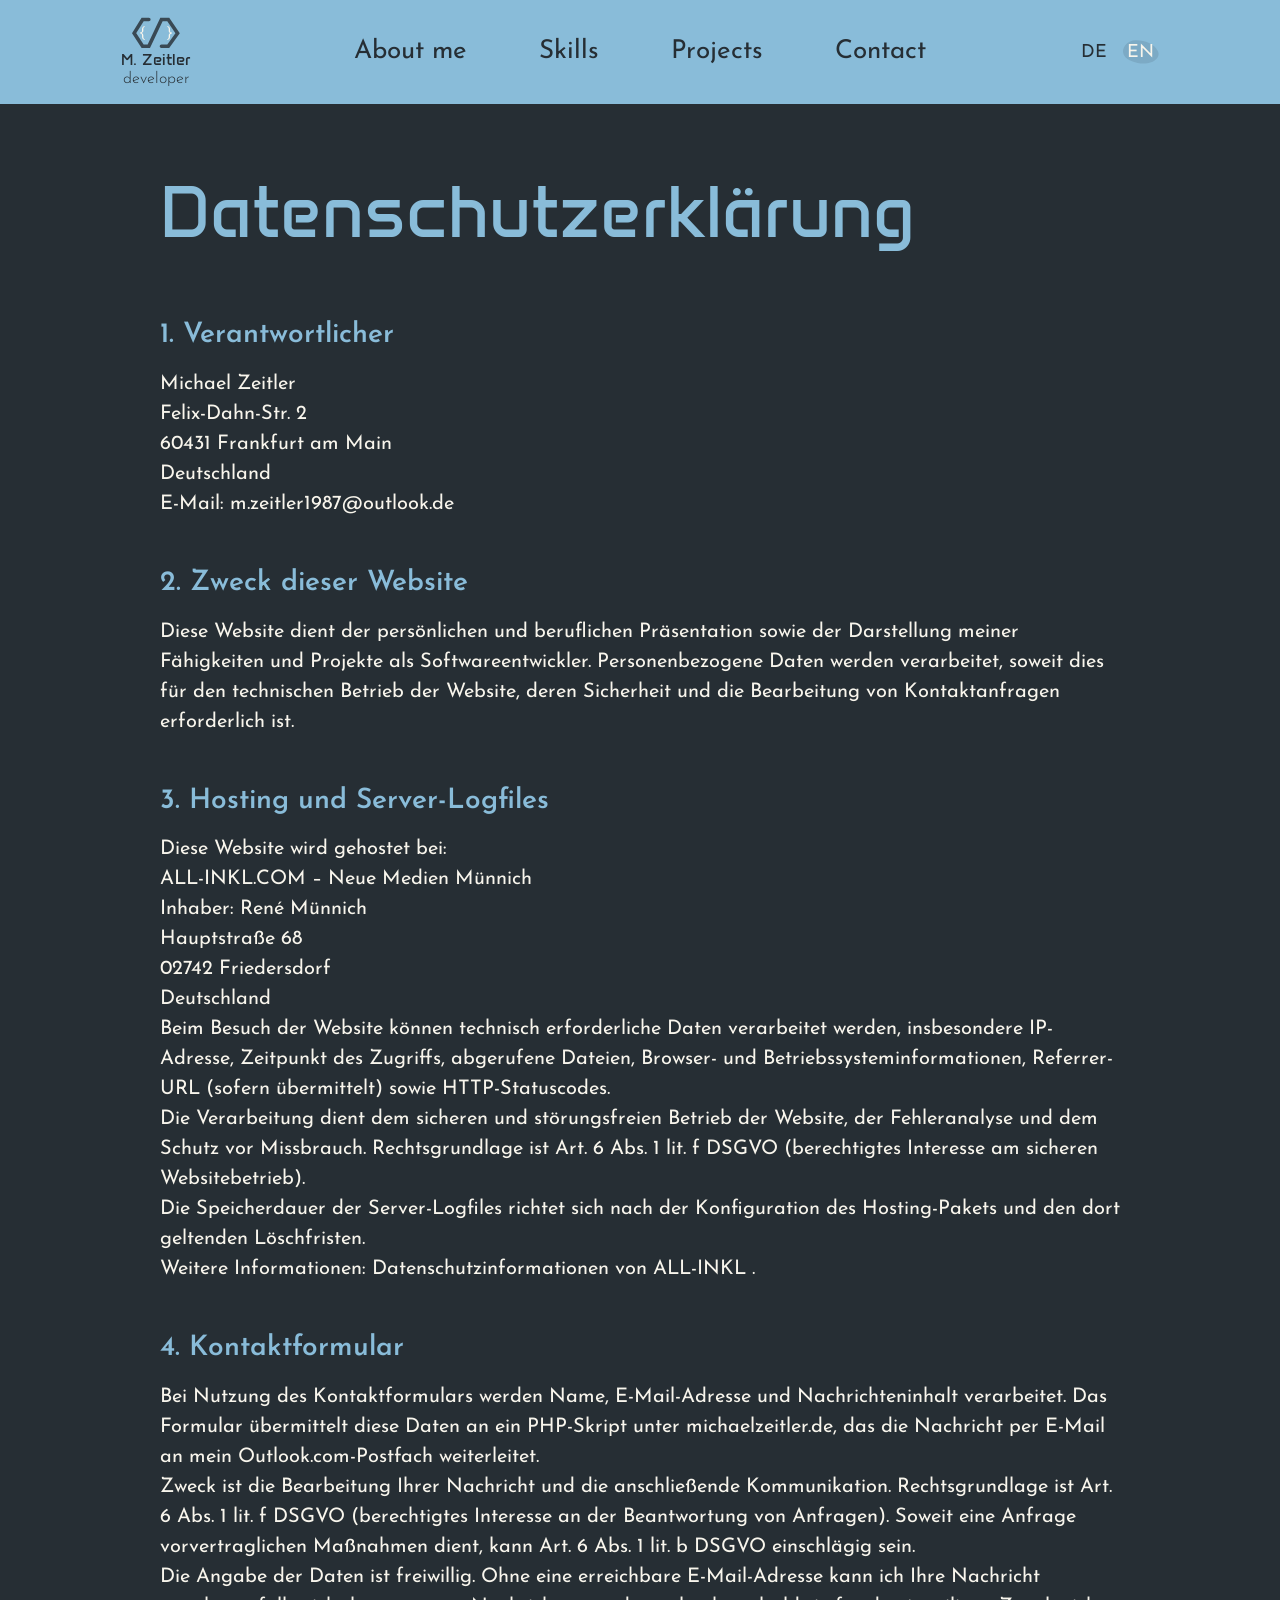
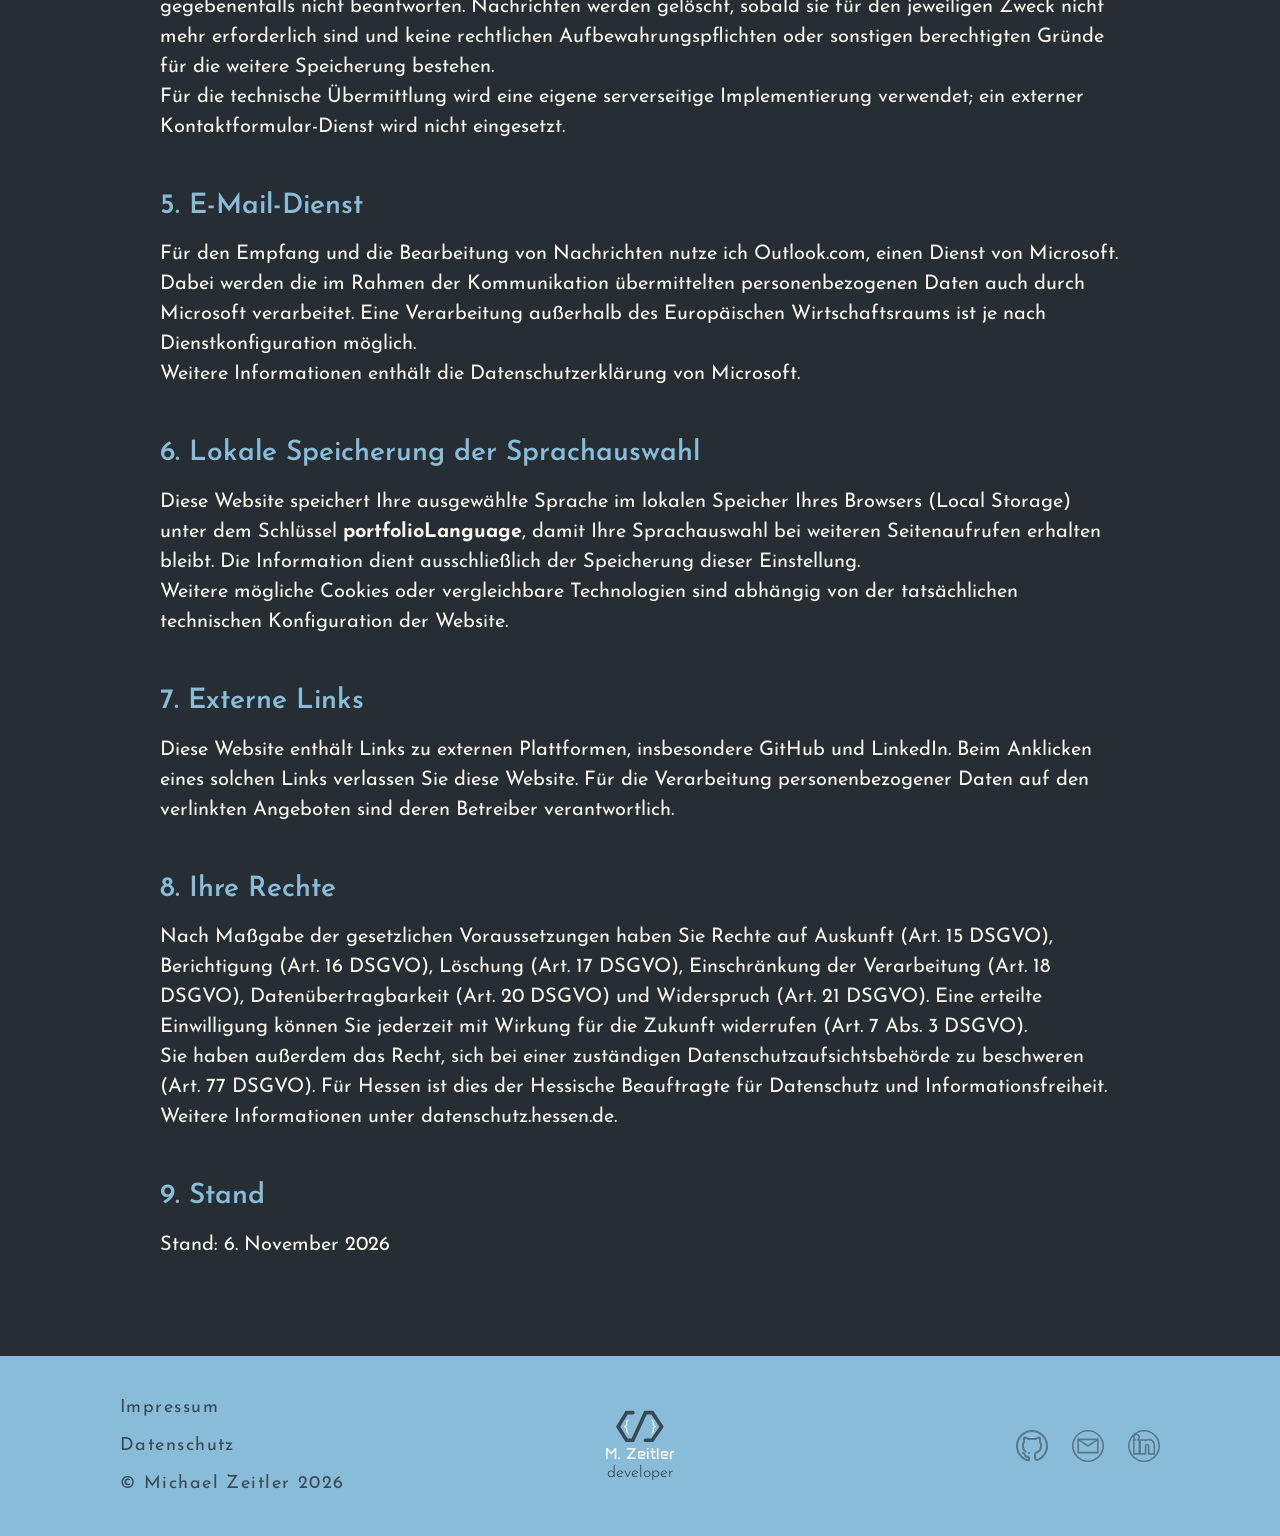
==== datenschutz.html @ 0710615c "add legal notice and privacy policy as seperate documents" ====
<!DOCTYPE html>
<html lang="de">

<head>
    <meta charset="UTF-8">
    <meta name="viewport" content="width=device-width, initial-scale=1.0">
    <title>Datenschutzerklärung | Michael Zeitler</title>
    <link rel="icon" href="./assets/icons/logo-dark-mob.svg" type="image/svg+xml">
    <link rel="stylesheet" href="./css/fonts.css">
    <link rel="stylesheet" href="./css/variables.css">
    <link rel="stylesheet" href="./css/base.css">
    <link rel="stylesheet" href="./css/utilities.css">
    <link rel="stylesheet" href="./css/components.css">
    <link rel="stylesheet" href="./css/header.css">
    <link rel="stylesheet" href="./css/legal.css">
    <link rel="stylesheet" href="./css/footer.css">
    <script src="./js/mobile-menu.js" defer></script>
    <script src="./js/language.js" defer></script>
    <script src="./js/main.js" defer></script>
</head>

<body>
    <header class="header">
        <nav class="navbar">
            <a href="./index.html#hero" class="logo" aria-label="Zur Startseite" data-i18n-aria-label="aria.home">
                <img src="./assets/icons/logo-dark-mob.svg" alt="" class="logo-icon">
                <span class="logo-text">
                    <span class="logo-name">M. Zeitler</span>
                    <span class="logo-role" data-i18n="common.role">developer</span>
                </span>
            </a>

            <div class="navbar-menu mobile-hero-menu" id="mobileHeroMenu" aria-label="Mobile navigation"
                data-i18n-aria-label="aria.mobileNavigation">
                <div class="mobile-menu-content">
                    <ul class="nav-list">
                        <li><a href="./index.html#about" data-i18n="nav.about">About me</a></li>
                        <li><a href="./index.html#skills" data-i18n="nav.skills">Skills</a></li>
                        <li><a href="./index.html#projects" data-i18n="nav.projects">Projects</a></li>
                        <li><a href="./index.html#contact" data-i18n="nav.contact">Contact</a></li>
                    </ul>
                    <div class="language-switch">
                        <button type="button" class="language-btn" data-lang="de">DE</button>
                        <button type="button" class="language-btn active" data-lang="en">EN</button>
                    </div>
                </div>
            </div>

            <button class="burger-btn" type="button" aria-label="Menü öffnen" data-i18n-aria-label="aria.openMenu"
                aria-controls="mobileHeroMenu" aria-expanded="false">
                <img src="./assets/icons/burger-menu-default.svg" alt="" class="burger-icon">
            </button>
        </nav>
    </header>

    <main class="legal-page">
        <div class="legal-content u-content-limit">
            <a href="./index.html#contact" class="legal-back-link" aria-label="Zurück zur Kontaktsektion"
                data-i18n-aria-label="legal.backToContact"></a>

            <h1>Datenschutzerklärung</h1>

            <section id="privacy-policy" class="legal-section">
                <h2>1. Verantwortlicher</h2>
                <p>
                    Michael Zeitler<br>
                    Felix-Dahn-Str. 2<br>
                    60431 Frankfurt am Main<br>
                    Deutschland<br>
                    E-Mail: <a href="mailto:m.zeitler1987@outlook.de">m.zeitler1987@outlook.de</a>
                </p>
            </section>

            <section class="legal-section">
                <h2>2. Zweck dieser Website</h2>
                <p>
                    Diese Website dient der persönlichen und beruflichen Präsentation
                    sowie der Darstellung meiner Fähigkeiten und Projekte als Softwareentwickler.
                    Personenbezogene Daten werden verarbeitet, soweit dies für den
                    technischen Betrieb der Website, deren Sicherheit und die Bearbeitung
                    von Kontaktanfragen erforderlich ist.
                </p>
            </section>

            <section class="legal-section">
                <h2>3. Hosting und Server-Logfiles</h2>
                <p>
                    Diese Website wird gehostet bei:<br>
                    ALL-INKL.COM – Neue Medien Münnich<br>
                    Inhaber: René Münnich<br>
                    Hauptstraße 68<br>
                    02742 Friedersdorf<br>
                    Deutschland
                </p>
                <p>
                    Beim Besuch der Website können technisch erforderliche Daten verarbeitet
                    werden, insbesondere IP-Adresse, Zeitpunkt des Zugriffs, abgerufene
                    Dateien, Browser- und Betriebssysteminformationen, Referrer-URL
                    (sofern übermittelt) sowie HTTP-Statuscodes.
                </p>
                <p>
                    Die Verarbeitung dient dem sicheren und störungsfreien Betrieb der
                    Website, der Fehleranalyse und dem Schutz vor Missbrauch. Rechtsgrundlage
                    ist Art. 6 Abs. 1 lit. f DSGVO (berechtigtes Interesse am sicheren
                    Websitebetrieb).
                </p>
                <p>
                    <!-- TODO: Konkrete Speicherfristen der Logfiles im ALL-INKL-KAS prüfen und hier ergänzen. -->
                    Die Speicherdauer der Server-Logfiles richtet sich nach der
                    Konfiguration des Hosting-Pakets und den dort geltenden Löschfristen.
                </p>
                <p>
                    Weitere Informationen:
                    <a href="https://all-inkl.com/datenschutzinformationen/" target="_blank" rel="noopener noreferrer">
                        Datenschutzinformationen von ALL-INKL
                    </a>.
                </p>
            </section>

            <section class="legal-section">
                <h2>4. Kontaktformular</h2>
                <p>
                    Bei Nutzung des Kontaktformulars werden Name, E-Mail-Adresse und
                    Nachrichteninhalt verarbeitet. Das Formular übermittelt diese Daten
                    an ein PHP-Skript unter michaelzeitler.de, das die Nachricht
                    per E-Mail an mein Outlook.com-Postfach weiterleitet.
                </p>
                <p>
                    Zweck ist die Bearbeitung Ihrer Nachricht und die anschließende
                    Kommunikation. Rechtsgrundlage ist Art. 6 Abs. 1 lit. f DSGVO
                    (berechtigtes Interesse an der Beantwortung von Anfragen).
                    Soweit eine Anfrage vorvertraglichen Maßnahmen dient, kann
                    Art. 6 Abs. 1 lit. b DSGVO einschlägig sein.
                </p>
                <p>
                    Die Angabe der Daten ist freiwillig. Ohne eine erreichbare
                    E-Mail-Adresse kann ich Ihre Nachricht gegebenenfalls nicht beantworten.
                    Nachrichten werden gelöscht, sobald sie für den jeweiligen Zweck
                    nicht mehr erforderlich sind und keine rechtlichen Aufbewahrungspflichten
                    oder sonstigen berechtigten Gründe für die weitere Speicherung bestehen.
                </p>
                <p>
                    <!-- TODO: Prüfen, ob das PHP-Skript Nachrichten zusätzlich speichert oder protokolliert. -->
                    Für die technische Übermittlung wird eine eigene serverseitige
                    Implementierung verwendet; ein externer Kontaktformular-Dienst
                    wird nicht eingesetzt.
                </p>
            </section>

            <section class="legal-section">
                <h2>5. E-Mail-Dienst</h2>
                <p>
                    Für den Empfang und die Bearbeitung von Nachrichten nutze ich
                    Outlook.com, einen Dienst von Microsoft. Dabei werden die im Rahmen
                    der Kommunikation übermittelten personenbezogenen Daten auch
                    durch Microsoft verarbeitet. Eine Verarbeitung außerhalb des
                    Europäischen Wirtschaftsraums ist je nach Dienstkonfiguration möglich.
                </p>
                <p>
                    <!-- TODO: Microsoft-Datentransfers und erforderliche Hinweise konkret prüfen. -->
                    Weitere Informationen enthält die
                    <a href="https://www.microsoft.com/de-de/privacy/privacystatement"
                       target="_blank" rel="noopener noreferrer">Datenschutzerklärung von Microsoft</a>.
                </p>
            </section>

            <section class="legal-section">
                <h2>6. Lokale Speicherung der Sprachauswahl</h2>
                <p>
                    Diese Website speichert Ihre ausgewählte Sprache im lokalen Speicher
                    Ihres Browsers (Local Storage) unter dem Schlüssel
                    <strong>portfolioLanguage</strong>, damit Ihre Sprachauswahl bei
                    weiteren Seitenaufrufen erhalten bleibt. Die Information dient
                    ausschließlich der Speicherung dieser Einstellung.
                </p>
                <p>
                    <!-- TODO: Weitere Cookies, Tracking- oder Speichertechnologien vor Veröffentlichung prüfen. -->
                    Weitere mögliche Cookies oder vergleichbare Technologien sind
                    abhängig von der tatsächlichen technischen Konfiguration der Website.
                </p>
            </section>

            <section class="legal-section">
                <h2>7. Externe Links</h2>
                <p>
                    Diese Website enthält Links zu externen Plattformen, insbesondere
                    GitHub und LinkedIn. Beim Anklicken eines solchen Links verlassen
                    Sie diese Website. Für die Verarbeitung personenbezogener Daten
                    auf den verlinkten Angeboten sind deren Betreiber verantwortlich.
                </p>
            </section>

            <section class="legal-section">
                <h2>8. Ihre Rechte</h2>
                <p>
                    Nach Maßgabe der gesetzlichen Voraussetzungen haben Sie Rechte auf
                    Auskunft (Art. 15 DSGVO), Berichtigung (Art. 16 DSGVO), Löschung
                    (Art. 17 DSGVO), Einschränkung der Verarbeitung (Art. 18 DSGVO),
                    Datenübertragbarkeit (Art. 20 DSGVO) und Widerspruch
                    (Art. 21 DSGVO). Eine erteilte Einwilligung können Sie jederzeit
                    mit Wirkung für die Zukunft widerrufen (Art. 7 Abs. 3 DSGVO).
                </p>
                <p>
                    Sie haben außerdem das Recht, sich bei einer zuständigen
                    Datenschutzaufsichtsbehörde zu beschweren (Art. 77 DSGVO).
                    Für Hessen ist dies der Hessische Beauftragte für Datenschutz
                    und Informationsfreiheit. Weitere Informationen unter
                    <a href="https://datenschutz.hessen.de" target="_blank" rel="noopener noreferrer">
                        datenschutz.hessen.de</a>.
                </p>
            </section>

            <section class="legal-section">
                <h2>9. Stand</h2>
                <p>Stand: 6. November 2026</p>
            </section>
        </div>
    </main>

    <footer class="footer">
        <div class="footer-content u-content-limit">
            <div class="footer-legal">
                <a href="./impressum.html" class="footer-link">Impressum</a>
                <a href="./datenschutz.html" class="footer-link">Datenschutz</a>
                <p>© Michael Zeitler 2026</p>
            </div>

            <a href="./index.html#hero" class="footer-logo logo" aria-label="Zur Startseite"
                data-i18n-aria-label="aria.home">
                <img src="./assets/icons/logo-dark-mob.svg" alt="" class="logo-icon">
                <span class="logo-text">
                    <span class="logo-name">M. Zeitler</span>
                    <span class="logo-role" data-i18n="common.role">developer</span>
                </span>
            </a>

            <div class="footer-socials">
                <a href="https://github.com/Rel502" class="social-link footer-social-link footer-social-link--github"
                    target="_blank" rel="noopener noreferrer" aria-label="GitHub Profil öffnen"
                    data-i18n-aria-label="aria.github"></a>
                <a href="mailto:m.zeitler1987@outlook.de" class="social-link footer-social-link footer-social-link--mail"
                    aria-label="E-Mail schreiben" data-i18n-aria-label="aria.email"></a>
                <a href="https://www.linkedin.com/in/michael-zeitler-983593b0/"
                    class="social-link footer-social-link footer-social-link--linkedin" target="_blank"
                    rel="noopener noreferrer" aria-label="LinkedIn Profil öffnen"
                    data-i18n-aria-label="aria.linkedin"></a>
            </div>
        </div>
    </footer>
</body>
</html>
---- css/fonts.css ----
@font-face {
    font-family: 'Anta';
    src: url('../assets/fonts/Anta-Regular.ttf') format('truetype');
    font-weight: 400;
    font-style: normal;
    font-display: swap;
}

@font-face {
    font-family: 'Josefin Sans';
    src: url('../assets/fonts/JosefinSans-VariableFont_wght.ttf') format('truetype');
    font-weight: 100 700;
    font-style: normal;
    font-display: swap;
}

@font-face {
    font-family: 'Josefin Sans';
    src: url('../assets/fonts/JosefinSans-Italic-VariableFont_wght.ttf') format('truetype');
    font-weight: 100 700;
    font-style: italic;
    font-display: swap;
}
---- css/variables.css ----
/* ============================= */
/* Global Design                 */
/* ============================= */

:root {
    --color-background: #262E34;
    --color-primary: #89BCD9;
    --color-primary-transparent: rgba(137, 188, 217, 0.12);
    --color-secondary: #F8F5EC;
    --color-inactive: rgba(38, 46, 52, 0.12);
    --color-error: #E44C36;
    --color-done: #97E163;

    --font-headline: 'Anta', sans-serif;
    --font-body: 'Josefin Sans', sans-serif;

    --fw-light: 300;
    --fw-regular: 400;
    --fw-medium: 500;
    --fw-semibold: 600;
    --fw-bold: 700;

    --content-max-width: 1440px;
    --navbar-height: 104px;
}
---- css/base.css ----
/* ============================= */
/* Basis Styles                  */
/* ============================= */

body {
    margin: 0;
    box-sizing: border-box;
    background-color: var(--color-background);
    font-family: var(--font-body);
    font-weight: var(--fw-regular);
}

h1,
h2,
h3,
h4,
h5,
h6 {
    font-family: var(--font-headline);
}

section {
    scroll-margin-top: var(--navbar-height);
}

@media (max-width: 1024px) {
    section {
        scroll-margin-top: 0;
    }
}
---- css/utilities.css ----
/* ============================= */
/* Flexbox Utilities             */
/* ============================= */

.flex-row {
    display: flex;
    flex-direction: row;
}

.flex-column {
    display: flex;
    flex-direction: column;
}

.justify-center {
    justify-content: center;
}

.align-center {
    align-items: center;
}


/* ============================= */
/* Margin Utilities              */
/* ============================= */

.m-1 {
    margin: 0.5rem;
}

.m-2 {
    margin: 1rem;
}

.m-3 {
    margin: 1.5rem;
}

.u-content-limit {
    max-width: var(--content-max-width);
    margin: 0 auto;
    width: 100%;
}


/* ============================= */
/* Padding Utilities             */
/* ============================= */

.p-1 {
    padding: 0.5rem;
}

.p-2 {
    padding: 1rem;
}

.p-3 {
    padding: 1.5rem;
}


/* ============================= */
/* Scroll Reveal                 */
/* ============================= */

.scroll-reveal {
    opacity: 0;
    transform: translateY(32px);
    transition:
        opacity 500ms ease,
        transform 500ms ease;
}

.scroll-reveal.is-visible {
    opacity: 1;
    transform: translateY(0);
}

.scroll-reveal-right {
    transform: translateX(48px);
}

.scroll-reveal-right.is-visible {
    transform: translateX(0);
}

.scroll-delay-short {
    transition-delay: 100ms;
}

.scroll-delay-medium {
    transition-delay: 200ms;
}

@media (prefers-reduced-motion: reduce) {
    .scroll-reveal {
        opacity: 1;
        transform: none;
        transition: none;
    }
}
---- css/components.css ----
/* ============================= */
/* Logo                          */
/* ============================= */

.logo {
    display: inline-flex;
    flex-direction: column;
    align-items: center;
    text-decoration: none;
    color: var(--color-background);
}

.logo-icon {
    width: 48px;
    height: auto;
    display: block;
}

.logo-text {
    display: flex;
    flex-direction: column;
    align-items: center;
    line-height: 1;
    pointer-events: none;
}

.logo-name {
    margin-top: 1px;
    font-family: 'Anta', sans-serif;
    font-weight: var(--fw-regular);

    font-size: 16px;
    line-height: 120%;
    letter-spacing: 0%;
}

.logo-role {
    margin-top: 1px;
    font-family: 'Josefin Sans', sans-serif;
    font-weight: var(--fw-light);

    font-size: 16px;
    line-height: 120%;
    letter-spacing: 0%;
}

.logo--hero .logo-name {
    color: var(--color-secondary);
}

.logo--hero .logo-role {
    color: var(--color-primary);
}

.logo--hero .hero-logo-mark {
    height: 48px;

    display: inline-flex;
    justify-content: center;
    align-items: center;

    gap: 0;
}

.logo--hero .hero-logo-part {
    width: auto;
    display: block;
}

.hero-logo-brace-left {
    transform: translateX(22px);
}

.hero-logo-brace-right {
    transform: translateX(-22px);
}

.logo--hero .hero-logo-frame {
    height: 48px;
}

.logo--hero .hero-logo-brace-left,
.logo--hero .hero-logo-brace-right {
    height: 24px;
}

.logo--hero .hero-logo-frame {
    transform-origin: center;
    transition: transform 220ms ease-in-out;
}

.logo--hero:hover .hero-logo-frame {
    transform: scaleX(1.16);
}


/* ============================= */
/* Buttons                       */
/* ============================= */

.btn {
    display: inline-flex;
    justify-content: center;
    align-items: center;

    padding: 12px 40px;

    color: var(--color-primary);
    text-decoration: none;
    font-family: var(--font-body);
    font-weight: var(--fw-regular);
    font-size: 20px;
    line-height: 120%;

    border-radius: 999px;
}

.btn--outline {
    border: 1px solid var(--color-primary);
}

.btn--outline:hover {
    background-color: rgba(248, 245, 236, 0.12);
}


/* ============================= */
/* Section Layout                */
/* ============================= */

.section {
    padding: 96px 120px;
    max-width: 1440px;
    box-sizing: border-box;
}

.section-title {
    margin: 0 0 72px;

    color: var(--color-primary);
    font-family: var(--font-headline);
    font-weight: var(--fw-regular);
    font-size: 72px;
    line-height: 120%;
    text-align: center;
}

.section-content {
    display: flex;
    justify-content: space-between;

    /* display: grid;
    grid-template-columns: 1fr 1fr; */
    gap: 96px;
}


/* ============================= */
/* Social-Links                  */
/* ============================= */

.social-link {
    width: 32px;
    height: 32px;

    display: inline-flex;
    justify-content: center;
    align-items: center;

    text-decoration: none;

    background-repeat: no-repeat;
    background-position: center;
    background-size: contain;
}

.social-link--email {
    background-image: url("../assets/icons/email-default.svg");
}

.social-link--github {
    background-image: url("../assets/icons/github-default.svg");
}

.social-link--linkedin {
    background-image: url("../assets/icons/linkedin-default.svg");
}

.social-link--email:hover {
    background-image: url("../assets/icons/email-hoverblue.svg");
}

.social-link--github:hover {
    background-image: url("../assets/icons/github-hoverblue.svg");
}

.social-link--linkedin:hover {
    background-image: url("../assets/icons/linkedin-hoverblue.svg");
}


/* ============================= */
/* Scroll-Down Button            */
/* ============================= */

.scroll-down {
    grid-row: 3;

    width: 40px;
    height: 94px;

    display: inline-flex;
    justify-content: center;
    align-items: center;
    align-self: center;

    border-radius: 999px;
    text-decoration: none;

    background-color: transparent;
    background-image: url("../assets/icons/arrow-down-default.svg");
    background-repeat: no-repeat;
    background-position: center;
    background-size: contain;

    transition: background-color 200ms ease-in-out;
}

.scroll-down:hover,
.scroll-down:focus-visible {
    background-color: rgba(248, 245, 236, 0.12);
}

.scroll-down:focus-visible {
    outline: 2px solid var(--color-primary);
    outline-offset: 8px;
}


/* ============================= */
/* Section Layout Tablet         */
/* ============================= */

@media (min-width: 768px) and (max-width: 1024px) {
    .section {
        padding: 96px 64px;
    }

    .section-title {
        margin: 0 0 56px;
        font-size: 64px;
    }

    .section-content {
        gap: 48px;
    }
}


/* ============================= */
/* Section Layout Small Desktop  */
/* ============================= */

@media (min-width: 1025px) and (max-width: 1199px) {
    .section {
        padding: 96px 64px;
    }

    .section-title {
        font-size: 64px;
    }

    .section-content {
        gap: 64px;
    }
}


/* ============================= */
/* Section Layout Mobile         */
/* ============================= */

@media (max-width: 767px) {
    .section {
        padding: 80px 24px 0;
    }

    .section-title {
        margin: 0 0 32px;
        font-size: 32px;
    }
}


/* ============================= */
/* Layout Large Screens          */
/* ============================= */

@media (min-width: 1921px) {
    .section {
        padding: 96px 0;
    }
}

@media (min-width: 1921px) and (min-height: 1200px) {
    .scroll-down {
        scale: 1.5;
    }
}
---- css/header.css ----
/* ============================= */
/* Header                        */
/* ============================= */

.header {
    position: sticky;
    top: 0;
    z-index: 100;

    width: 100%;
    background-color: var(--color-primary);
}

.navbar {
    max-width: var(--content-max-width);
    height: var(--navbar-height);
    margin: 0 auto;
    padding: 0 120px;
    display: grid;
    grid-template-columns: 72px 1fr 72px;
    align-items: center;
    box-sizing: border-box;
}

.navbar-menu {
    display: contents;
}

.mobile-menu-content {
    display: contents;
}

.burger-btn {
    display: none;
}

.nav-list {
    display: flex;
    justify-content: center;
    align-items: center;
    gap: 72px;

    margin: 0;
    padding: 0;
    list-style: none;
}

.nav-list a {
    position: relative;
    z-index: 0;
    display: inline-block;

    color: var(--color-background);
    text-decoration: none;
    font-size: 26px;
    line-height: 120%;
    letter-spacing: 0%;
    font-family: var(--font-body);
    font-weight: var(--fw-regular);
}

.nav-list a:hover,
.nav-list a.active {
    color: var(--color-secondary);
}

.nav-list a.active::before {
    z-index: -1;
    pointer-events: none;
    content: "";
    position: absolute;

    width: 84px;
    height: 56px;

    background-image: url("../assets/icons/ellipse-24.svg");
    background-repeat: no-repeat;
    background-size: contain;
    background-position: center;

    top: 50%;
    left: 50%;
    transform: translate(-50%, -50%);
}

.language-switch {
    display: flex;
    justify-content: flex-end;
    align-items: center;
    gap: 8px;
}

.language-btn {
    position: relative;
    z-index: 0;
    display: inline-block;

    border: none;
    background: transparent;
    color: var(--color-background);
    font-family: var(--font-body);
    font-weight: var(--fw-regular);
    font-size: 18px;
    cursor: pointer;
}

.language-btn.active {
    color: var(--color-secondary);
}

.language-btn.active::before {
    content: "";
    position: absolute;
    z-index: -1;
    pointer-events: none;

    width: 36px;
    height: 24px;

    background-image: url("../assets/icons/ellipse-24.svg");
    background-repeat: no-repeat;
    background-size: contain;
    background-position: center;

    top: 50%;
    left: 50%;
    transform: translate(-50%, -50%);
}


/* ============================= */
/* Header Small Desktop          */
/* ============================= */

@media (min-width: 1025px) and (max-width: 1199px) {
    .navbar {
        max-width: 100%;
        padding: 0 48px;
        grid-template-columns: 88px 1fr 88px;
    }

    .nav-list {
        gap: 40px;
    }

    .nav-list a {
        font-size: 22px;
    }
}


/* ============================= */
/* Mobile Navigation             */
/* ============================= */

@media (max-width: 1024px) {
    .header {
        position: absolute;
        top: 0;
        left: 0;
        right: 0;
        z-index: 200;

        background-color: transparent;
    }

    .navbar {
        position: relative;

        height: auto;
        padding: 32px 39px;

        display: flex;
        justify-content: space-between;
        align-items: flex-start;
    }

    .navbar .logo,
    .burger-btn {
        position: relative;
        z-index: 220;
    }

    .navbar .logo {
        color: var(--color-primary);
    }

    .navbar .logo-icon {
        content: url("../assets/icons/logo.svg");
    }

    .navbar-menu {
        display: none;
    }

    .navbar-menu .mobile-menu-content {
        display: flex;
        flex-direction: column;
        align-items: center;
        justify-content: center;

        width: 100%;
        height: 100%;
    }

    .navbar-menu .nav-list {
        display: flex;
        flex-direction: column;
        align-items: center;
        gap: 28px;

        margin: 0;
        padding: 0;
    }

    .navbar-menu .nav-list a {
        color: var(--color-background);
        font-size: 22px;
    }

    .navbar-menu .nav-list a:hover,
    .navbar-menu .nav-list a.active {
        color: var(--color-background);
    }

    .navbar-menu .nav-list a.active::before {
        display: none;
    }

    .navbar-menu .language-switch {
        justify-content: center;
        margin-top: 28px;
    }

    .navbar-menu .language-btn {
        /* color: var(--color-background); */
        color: var(--color-secondary);
        font-size: 18px;
    }

    .burger-btn {
        width: 40px;
        height: 40px;

        display: inline-flex;
        justify-content: center;
        align-items: center;

        padding: 0;
        border: none;
        background: transparent;
        cursor: pointer;
    }

    .burger-btn:focus {
        outline: none;
    }

    .burger-btn:focus-visible {
        outline: 2px solid var(--color-primary);
        outline-offset: 8px;
    }

    .burger-icon {
        width: 40px;
        height: 40px;
        display: block;
    }
}


/* ============================= */
/* Header Large Screens          */
/* ============================= */

@media (min-width: 1921px) {
    .navbar {
        padding: 0;
    }
}
---- css/legal.css ----
/* ============================= */
/* Legal Pages                   */
/* ============================= */

.legal-page {
    min-height: 100vh;
    background-color: var(--color-background);
}

.legal-content {
    max-width: 1200px;
    padding: 65px 120px 96px;
    box-sizing: border-box;

    color: var(--color-secondary);
}

.legal-back-link {
    display: none;
}

.legal-content h1 {
    margin: 0 0 64px;

    color: var(--color-primary);
    font-family: var(--font-headline);
    font-weight: var(--fw-regular);
    font-size: 72px;
    line-height: 120%;
}

.legal-content h3 {
    font-weight: var(--fw-regular);
}

.legal-content h2 {
    margin: 48px 0 16px;

    color: var(--color-primary);
    font-family: var(--font-body);
    font-weight: var(--fw-semibold);
    font-size: 28px;
    line-height: 120%;
}

.legal-content p,
.legal-content a {
    color: var(--color-secondary);
    font-family: var(--font-body);
    font-weight: var(--fw-regular);
    font-size: 20px;
    line-height: 150%;
    text-decoration: none;
}

.legal-content p {
    margin: 0;
}

.legal-content p a:hover {
    color: var(--color-primary);
}


/* ============================= */
/* Legal Mobile Refinement       */
/* ============================= */

@media (max-width: 1024px) {
    .legal-content {
        padding: 128px 30px 80px;
    }

    .header .mobile-hero-menu {
        position: absolute;
        top: 88px;
        left: 50%;
        z-index: 210;

        width: min(330px, calc(100vw - 48px));
        height: 330px;
        padding: 56px 32px;
        box-sizing: border-box;

        display: none;
        flex-direction: column;
        align-items: center;
        justify-content: center;

        background-image: url("../assets/icons/ellipse-hero-default.svg");
        background-repeat: no-repeat;
        background-position: center;
        background-size: 100% 100%;

        transform: translateX(-50%);
    }

    .header .mobile-hero-menu.is-open {
        display: flex;
    }

    .legal-content .legal-back-link {
        width: 60px;
        height: 30px;
        margin-bottom: 20px;
        transform: translateX(-10px);

        display: inline-flex;

        font-size: 0;

        background-image: url("../assets/icons/arrow-back-mobile.svg");
        background-repeat: no-repeat;
        background-position: center;
        background-size: contain;
    }

    .legal-content h1 {
        margin: 0 0 40px;

        font-size: 48px;
        line-height: 120%;
    }

    .legal-content h2 {
        margin: 24px 0 4px;

        font-size: 20px;
        line-height: 120%;
    }

    .legal-content h3 {
        margin: 0 0 16px;

        font-size: 18px;
        line-height: 120%;
    }

    .legal-content p,
    .legal-content a {
        font-size: 16px;
        line-height: 130%;
    }
}


/* ============================= */
/* Legal Tablet Refinement       */
/* ============================= */

@media (min-width: 769px) and (max-width: 1024px) {
    .legal-content .legal-back-link {
        width: 72px;
        height: 36px;
        margin-bottom: 28px;
        transform: translateX(-12px);
    }
}
---- css/footer.css ----
/* ============================= */
/* Footer                        */
/* ============================= */

.footer {
    background-color: var(--color-primary);
}

.footer-content {
    min-height: 180px;
    padding: 32px 120px;

    display: grid;
    grid-template-columns: 1fr auto 1fr;
    align-items: center;

    box-sizing: border-box;
}

.footer-legal {
    display: flex;
    flex-direction: column;
    gap: 16px;
}

.footer-link,
.footer-legal p {
    margin: 0;
    opacity: 80%;

    color: var(--color-background);
    font-family: var(--font-body);
    font-weight: var(--fw-regular);
    font-size: 18px;
    line-height: 120%;
    letter-spacing: 0.08em;
    text-decoration: none;
}

.footer-link {
    max-width: fit-content;
}

.footer-link:hover {
    color: var(--color-secondary);
    opacity: 70%;
    text-decoration: none;
}

.footer-logo {
    color: var(--color-background);
}

footer .logo-name {
    color: var(--color-secondary);
}

.footer-socials {
    display: flex;
    justify-content: flex-end;
    align-items: center;
    gap: 24px;
}

.footer-social-link--github {
    background-image: url("../assets/icons/footer-github-default.svg");
    opacity: 80%;
}

.footer-social-link--github:hover {
    background-image: url("../assets/icons/footer-github-hover.svg");
}

.footer-social-link--mail {
    background-image: url("../assets/icons/footer-mail-default.svg");
    opacity: 80%;
}

.footer-social-link--mail:hover {
    background-image: url("../assets/icons/footer-mail-hover.svg");
    opacity: 100%;
}

.footer-social-link--linkedin {
    background-image: url("../assets/icons/footer-linkedin-default.svg");
    opacity: 80%;
}

.footer-social-link--linkedin:hover {
    background-image: url("../assets/icons/footer-linkedin-hover.svg");
    opacity: 100%;
}


/* ============================= */
/* Footer Mobile Refinement      */
/* ============================= */

@media (max-width: 1024px) {
    .footer-content {
        min-height: auto;
        padding: 30px 24px 32px;

        display: flex;
        flex-direction: column;
        align-items: center;
        gap: 32px;
    }

    .footer-logo {
        order: 1;
    }

    .footer-socials {
        order: 2;
        justify-content: center;
        gap: 24px;
    }

    .footer-legal {
        order: 3;
        width: 100%;

        flex-direction: row;
        justify-content: center;
        align-items: center;
    }

    .footer-legal a,
    .footer-legal p {
        font-size: 14px;
    }

    .footer-legal p {
        text-align: right;
    }

    .footer-social-link--github {
        background-image: url("../assets/icons/github-footer-mobile-default.svg");
    }

    .footer-social-link--github:hover,
    .footer-social-link--github:active {
        background-image: url("../assets/icons/github-footer-mobile-onpress.svg");
    }

    .footer-social-link--mail {
        background-image: url("../assets/icons/email-footer-mobile-default.svg");
    }

    .footer-social-link--mail:hover,
    .footer-social-link--mail:active {
        background-image: url("../assets/icons/email-footer-mobile-onpress.svg");
    }

    .footer-social-link--linkedin {
        background-image: url("../assets/icons/linkedin-footer-mobile-default.svg");
    }

    .footer-social-link--linkedin:hover,
    .footer-social-link--linkedin:active {
        background-image: url("../assets/icons/linkedin-footer-mobile-onpress.svg");
    }
}


/* ============================= */
/* Footer Tablet Refinement      */
/* ============================= */

@media (min-width: 768px) and (max-width: 1024px) {

    .footer-legal a,
    .footer-legal p {
        font-size: 18px;
    }
}


/* ============================= */
/* Footer Large Screens          */
/* ============================= */

@media (min-width: 1921px) {
    .footer-content {
        padding: 32px 0;
    }
}
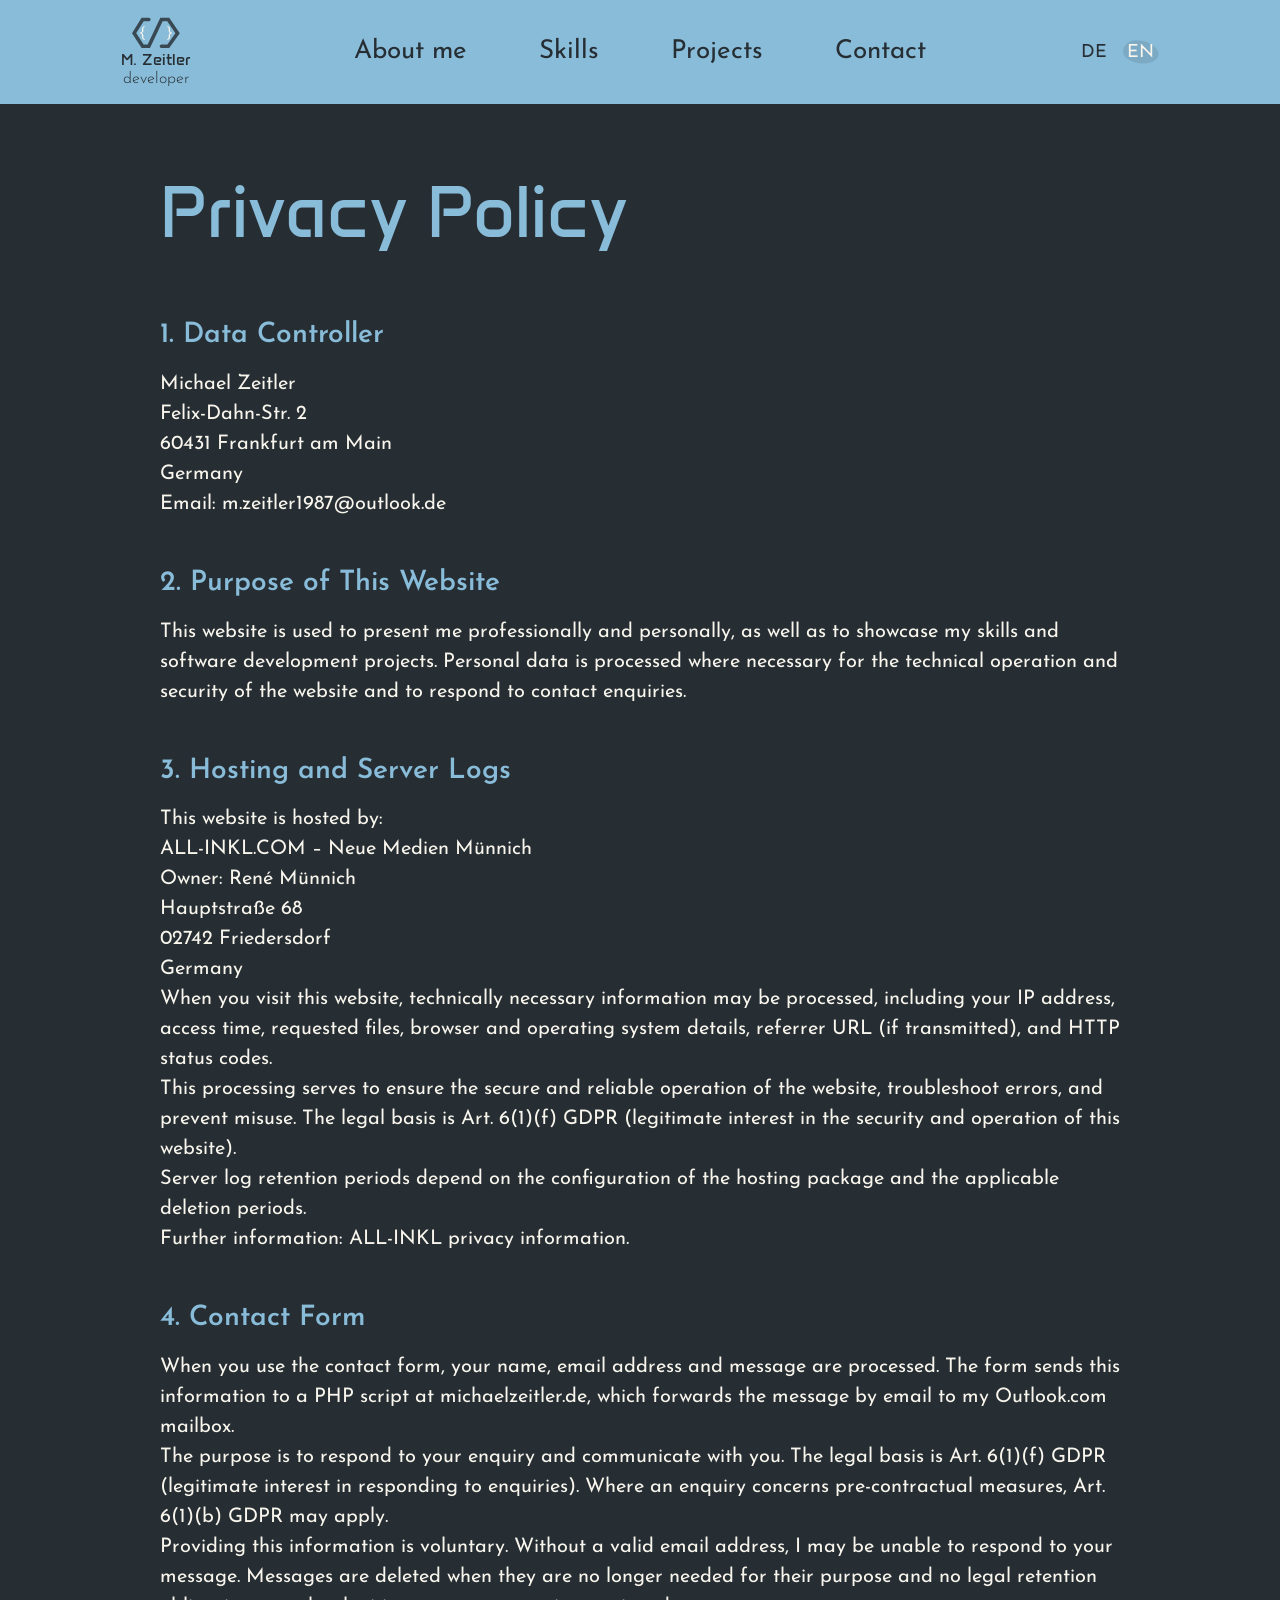
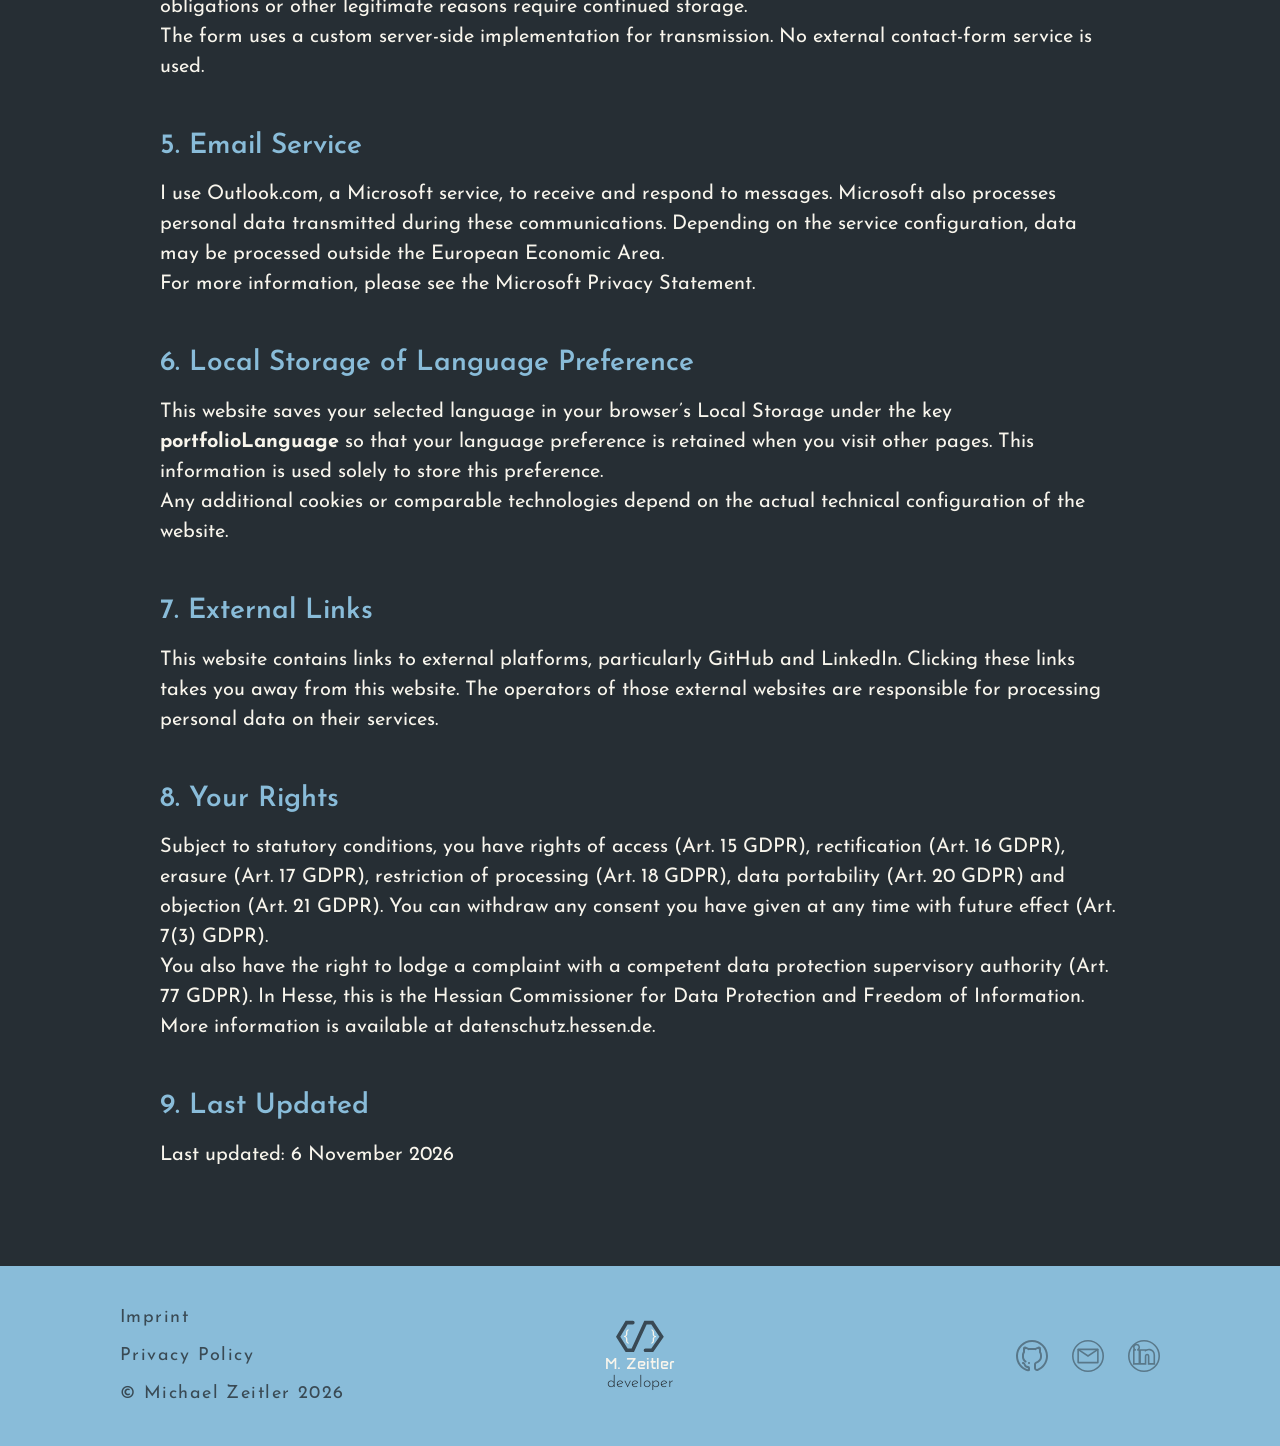
==== commit e663dc25: "rework legal notice and privacy policy" ====
--- a/datenschutz.html
+++ b/datenschutz.html
@@ -1,198 +1,181 @@
 <!DOCTYPE html>
+
 <html lang="de">
-
 <head>
-    <meta charset="UTF-8">
-    <meta name="viewport" content="width=device-width, initial-scale=1.0">
-    <title>Datenschutzerklärung | Michael Zeitler</title>
-    <link rel="icon" href="./assets/icons/logo-dark-mob.svg" type="image/svg+xml">
-    <link rel="stylesheet" href="./css/fonts.css">
-    <link rel="stylesheet" href="./css/variables.css">
-    <link rel="stylesheet" href="./css/base.css">
-    <link rel="stylesheet" href="./css/utilities.css">
-    <link rel="stylesheet" href="./css/components.css">
-    <link rel="stylesheet" href="./css/header.css">
-    <link rel="stylesheet" href="./css/legal.css">
-    <link rel="stylesheet" href="./css/footer.css">
-    <script src="./js/mobile-menu.js" defer></script>
-    <script src="./js/language.js" defer></script>
-    <script src="./js/main.js" defer></script>
+<meta charset="utf-8"/>
+<meta content="width=device-width, initial-scale=1.0" name="viewport"/>
+<title data-i18n="privacy.pageTitle">Datenschutzerklärung | Michael Zeitler</title>
+<link href="./assets/icons/logo-dark-mob.svg" rel="icon" type="image/svg+xml"/>
+<link href="./css/fonts.css" rel="stylesheet"/>
+<link href="./css/variables.css" rel="stylesheet"/>
+<link href="./css/base.css" rel="stylesheet"/>
+<link href="./css/utilities.css" rel="stylesheet"/>
+<link href="./css/components.css" rel="stylesheet"/>
+<link href="./css/header.css" rel="stylesheet"/>
+<link href="./css/legal.css" rel="stylesheet"/>
+<link href="./css/footer.css" rel="stylesheet"/>
+<script defer="" src="./js/mobile-menu.js"></script>
+<script defer="" src="./js/language.js"></script>
+<script defer="" src="./js/main.js"></script>
 </head>
-
 <body>
-    <header class="header">
-        <nav class="navbar">
-            <a href="./index.html#hero" class="logo" aria-label="Zur Startseite" data-i18n-aria-label="aria.home">
-                <img src="./assets/icons/logo-dark-mob.svg" alt="" class="logo-icon">
-                <span class="logo-text">
-                    <span class="logo-name">M. Zeitler</span>
-                    <span class="logo-role" data-i18n="common.role">developer</span>
-                </span>
-            </a>
-
-            <div class="navbar-menu mobile-hero-menu" id="mobileHeroMenu" aria-label="Mobile navigation"
-                data-i18n-aria-label="aria.mobileNavigation">
-                <div class="mobile-menu-content">
-                    <ul class="nav-list">
-                        <li><a href="./index.html#about" data-i18n="nav.about">About me</a></li>
-                        <li><a href="./index.html#skills" data-i18n="nav.skills">Skills</a></li>
-                        <li><a href="./index.html#projects" data-i18n="nav.projects">Projects</a></li>
-                        <li><a href="./index.html#contact" data-i18n="nav.contact">Contact</a></li>
-                    </ul>
-                    <div class="language-switch">
-                        <button type="button" class="language-btn" data-lang="de">DE</button>
-                        <button type="button" class="language-btn active" data-lang="en">EN</button>
-                    </div>
-                </div>
-            </div>
-
-            <button class="burger-btn" type="button" aria-label="Menü öffnen" data-i18n-aria-label="aria.openMenu"
-                aria-controls="mobileHeroMenu" aria-expanded="false">
-                <img src="./assets/icons/burger-menu-default.svg" alt="" class="burger-icon">
-            </button>
-        </nav>
-    </header>
-
-    <main class="legal-page">
-        <div class="legal-content u-content-limit">
-            <a href="./index.html#contact" class="legal-back-link" aria-label="Zurück zur Kontaktsektion"
-                data-i18n-aria-label="legal.backToContact"></a>
-
-            <h1>Datenschutzerklärung</h1>
-
-            <section id="privacy-policy" class="legal-section">
-                <h2>1. Verantwortlicher</h2>
-                <p>
-                    Michael Zeitler<br>
-                    Felix-Dahn-Str. 2<br>
-                    60431 Frankfurt am Main<br>
-                    Deutschland<br>
+<header class="header">
+<nav class="navbar">
+<a aria-label="Zur Startseite" class="logo" data-i18n-aria-label="aria.home" href="./index.html#hero">
+<img alt="" class="logo-icon" src="./assets/icons/logo-dark-mob.svg"/>
+<span class="logo-text">
+<span class="logo-name">M. Zeitler</span>
+<span class="logo-role" data-i18n="common.role">developer</span>
+</span>
+</a>
+<div aria-label="Mobile navigation" class="navbar-menu mobile-hero-menu" data-i18n-aria-label="aria.mobileNavigation" id="mobileHeroMenu">
+<div class="mobile-menu-content">
+<ul class="nav-list">
+<li><a data-i18n="nav.about" href="./index.html#about">About me</a></li>
+<li><a data-i18n="nav.skills" href="./index.html#skills">Skills</a></li>
+<li><a data-i18n="nav.projects" href="./index.html#projects">Projects</a></li>
+<li><a data-i18n="nav.contact" href="./index.html#contact">Contact</a></li>
+</ul>
+<div class="language-switch">
+<button class="language-btn" data-lang="de" type="button">DE</button>
+<button class="language-btn active" data-lang="en" type="button">EN</button>
+</div>
+</div>
+</div>
+<button aria-controls="mobileHeroMenu" aria-expanded="false" aria-label="Menü öffnen" class="burger-btn" data-i18n-aria-label="aria.openMenu" type="button">
+<img alt="" class="burger-icon" src="./assets/icons/burger-menu-default.svg"/>
+</button>
+</nav>
+</header>
+<main class="legal-page">
+<div class="legal-content u-content-limit">
+<a aria-label="Zurück zur Kontaktsektion" class="legal-back-link" data-i18n-aria-label="legal.backToContact" href="./index.html#contact"></a>
+<h1 data-i18n="privacy.title">Datenschutzerklärung</h1>
+<section class="legal-section" id="privacy-policy">
+<h2 data-i18n="privacy.controller">1. Verantwortlicher</h2>
+<p data-i18n-html="privacy.controllerAddress">
+                    Michael Zeitler<br/>
+                    Felix-Dahn-Str. 2<br/>
+                    60431 Frankfurt am Main<br/>
+                    Deutschland<br/>
                     E-Mail: <a href="mailto:m.zeitler1987@outlook.de">m.zeitler1987@outlook.de</a>
-                </p>
-            </section>
-
-            <section class="legal-section">
-                <h2>2. Zweck dieser Website</h2>
-                <p>
+</p>
+</section>
+<section class="legal-section">
+<h2 data-i18n="privacy.purpose">2. Zweck dieser Website</h2>
+<p data-i18n="privacy.purposeText">
                     Diese Website dient der persönlichen und beruflichen Präsentation
                     sowie der Darstellung meiner Fähigkeiten und Projekte als Softwareentwickler.
                     Personenbezogene Daten werden verarbeitet, soweit dies für den
                     technischen Betrieb der Website, deren Sicherheit und die Bearbeitung
                     von Kontaktanfragen erforderlich ist.
                 </p>
-            </section>
-
-            <section class="legal-section">
-                <h2>3. Hosting und Server-Logfiles</h2>
-                <p>
-                    Diese Website wird gehostet bei:<br>
-                    ALL-INKL.COM – Neue Medien Münnich<br>
-                    Inhaber: René Münnich<br>
-                    Hauptstraße 68<br>
-                    02742 Friedersdorf<br>
+</section>
+<section class="legal-section">
+<h2 data-i18n="privacy.hosting">3. Hosting und Server-Logfiles</h2>
+<p data-i18n-html="privacy.hostingProvider">
+                    Diese Website wird gehostet bei:<br/>
+                    ALL-INKL.COM – Neue Medien Münnich<br/>
+                    Inhaber: René Münnich<br/>
+                    Hauptstraße 68<br/>
+                    02742 Friedersdorf<br/>
                     Deutschland
                 </p>
-                <p>
+<p data-i18n="privacy.hostingData">
                     Beim Besuch der Website können technisch erforderliche Daten verarbeitet
                     werden, insbesondere IP-Adresse, Zeitpunkt des Zugriffs, abgerufene
                     Dateien, Browser- und Betriebssysteminformationen, Referrer-URL
                     (sofern übermittelt) sowie HTTP-Statuscodes.
                 </p>
-                <p>
+<p data-i18n="privacy.hostingPurpose">
                     Die Verarbeitung dient dem sicheren und störungsfreien Betrieb der
                     Website, der Fehleranalyse und dem Schutz vor Missbrauch. Rechtsgrundlage
                     ist Art. 6 Abs. 1 lit. f DSGVO (berechtigtes Interesse am sicheren
                     Websitebetrieb).
                 </p>
-                <p>
-                    <!-- TODO: Konkrete Speicherfristen der Logfiles im ALL-INKL-KAS prüfen und hier ergänzen. -->
+<p data-i18n="privacy.hostingRetention">
+<!-- TODO: Konkrete Speicherfristen der Logfiles im ALL-INKL-KAS prüfen und hier ergänzen. -->
                     Die Speicherdauer der Server-Logfiles richtet sich nach der
                     Konfiguration des Hosting-Pakets und den dort geltenden Löschfristen.
                 </p>
-                <p>
+<p data-i18n-html="privacy.hostingInfo">
                     Weitere Informationen:
-                    <a href="https://all-inkl.com/datenschutzinformationen/" target="_blank" rel="noopener noreferrer">
+                    <a href="https://all-inkl.com/datenschutzinformationen/" rel="noopener noreferrer" target="_blank">
                         Datenschutzinformationen von ALL-INKL
                     </a>.
                 </p>
-            </section>
-
-            <section class="legal-section">
-                <h2>4. Kontaktformular</h2>
-                <p>
+</section>
+<section class="legal-section">
+<h2 data-i18n="privacy.contact">4. Kontaktformular</h2>
+<p data-i18n="privacy.contactData">
                     Bei Nutzung des Kontaktformulars werden Name, E-Mail-Adresse und
                     Nachrichteninhalt verarbeitet. Das Formular übermittelt diese Daten
                     an ein PHP-Skript unter michaelzeitler.de, das die Nachricht
                     per E-Mail an mein Outlook.com-Postfach weiterleitet.
                 </p>
-                <p>
+<p data-i18n="privacy.contactPurpose">
                     Zweck ist die Bearbeitung Ihrer Nachricht und die anschließende
                     Kommunikation. Rechtsgrundlage ist Art. 6 Abs. 1 lit. f DSGVO
                     (berechtigtes Interesse an der Beantwortung von Anfragen).
                     Soweit eine Anfrage vorvertraglichen Maßnahmen dient, kann
                     Art. 6 Abs. 1 lit. b DSGVO einschlägig sein.
                 </p>
-                <p>
+<p data-i18n="privacy.contactRetention">
                     Die Angabe der Daten ist freiwillig. Ohne eine erreichbare
                     E-Mail-Adresse kann ich Ihre Nachricht gegebenenfalls nicht beantworten.
                     Nachrichten werden gelöscht, sobald sie für den jeweiligen Zweck
                     nicht mehr erforderlich sind und keine rechtlichen Aufbewahrungspflichten
                     oder sonstigen berechtigten Gründe für die weitere Speicherung bestehen.
                 </p>
-                <p>
-                    <!-- TODO: Prüfen, ob das PHP-Skript Nachrichten zusätzlich speichert oder protokolliert. -->
+<p data-i18n="privacy.contactImplementation">
+<!-- TODO: Prüfen, ob das PHP-Skript Nachrichten zusätzlich speichert oder protokolliert. -->
                     Für die technische Übermittlung wird eine eigene serverseitige
                     Implementierung verwendet; ein externer Kontaktformular-Dienst
                     wird nicht eingesetzt.
                 </p>
-            </section>
-
-            <section class="legal-section">
-                <h2>5. E-Mail-Dienst</h2>
-                <p>
+</section>
+<section class="legal-section">
+<h2 data-i18n="privacy.email">5. E-Mail-Dienst</h2>
+<p data-i18n="privacy.emailText">
                     Für den Empfang und die Bearbeitung von Nachrichten nutze ich
                     Outlook.com, einen Dienst von Microsoft. Dabei werden die im Rahmen
                     der Kommunikation übermittelten personenbezogenen Daten auch
                     durch Microsoft verarbeitet. Eine Verarbeitung außerhalb des
                     Europäischen Wirtschaftsraums ist je nach Dienstkonfiguration möglich.
                 </p>
-                <p>
-                    <!-- TODO: Microsoft-Datentransfers und erforderliche Hinweise konkret prüfen. -->
+<p data-i18n-html="privacy.emailInfo">
+<!-- TODO: Microsoft-Datentransfers und erforderliche Hinweise konkret prüfen. -->
                     Weitere Informationen enthält die
-                    <a href="https://www.microsoft.com/de-de/privacy/privacystatement"
-                       target="_blank" rel="noopener noreferrer">Datenschutzerklärung von Microsoft</a>.
-                </p>
-            </section>
-
-            <section class="legal-section">
-                <h2>6. Lokale Speicherung der Sprachauswahl</h2>
-                <p>
+                    <a href="https://www.microsoft.com/de-de/privacy/privacystatement" rel="noopener noreferrer" target="_blank">Datenschutzerklärung von Microsoft</a>.
+                </p>
+</section>
+<section class="legal-section">
+<h2 data-i18n="privacy.storage">6. Lokale Speicherung der Sprachauswahl</h2>
+<p data-i18n-html="privacy.storageText">
                     Diese Website speichert Ihre ausgewählte Sprache im lokalen Speicher
                     Ihres Browsers (Local Storage) unter dem Schlüssel
                     <strong>portfolioLanguage</strong>, damit Ihre Sprachauswahl bei
                     weiteren Seitenaufrufen erhalten bleibt. Die Information dient
                     ausschließlich der Speicherung dieser Einstellung.
                 </p>
-                <p>
-                    <!-- TODO: Weitere Cookies, Tracking- oder Speichertechnologien vor Veröffentlichung prüfen. -->
+<p data-i18n="privacy.storageOther">
+<!-- TODO: Weitere Cookies, Tracking- oder Speichertechnologien vor Veröffentlichung prüfen. -->
                     Weitere mögliche Cookies oder vergleichbare Technologien sind
                     abhängig von der tatsächlichen technischen Konfiguration der Website.
                 </p>
-            </section>
-
-            <section class="legal-section">
-                <h2>7. Externe Links</h2>
-                <p>
+</section>
+<section class="legal-section">
+<h2 data-i18n="privacy.links">7. Externe Links</h2>
+<p data-i18n="privacy.linksText">
                     Diese Website enthält Links zu externen Plattformen, insbesondere
                     GitHub und LinkedIn. Beim Anklicken eines solchen Links verlassen
                     Sie diese Website. Für die Verarbeitung personenbezogener Daten
                     auf den verlinkten Angeboten sind deren Betreiber verantwortlich.
                 </p>
-            </section>
-
-            <section class="legal-section">
-                <h2>8. Ihre Rechte</h2>
-                <p>
+</section>
+<section class="legal-section">
+<h2 data-i18n="privacy.rights">8. Ihre Rechte</h2>
+<p data-i18n="privacy.rightsText">
                     Nach Maßgabe der gesetzlichen Voraussetzungen haben Sie Rechte auf
                     Auskunft (Art. 15 DSGVO), Berichtigung (Art. 16 DSGVO), Löschung
                     (Art. 17 DSGVO), Einschränkung der Verarbeitung (Art. 18 DSGVO),
@@ -200,52 +183,41 @@
                     (Art. 21 DSGVO). Eine erteilte Einwilligung können Sie jederzeit
                     mit Wirkung für die Zukunft widerrufen (Art. 7 Abs. 3 DSGVO).
                 </p>
-                <p>
+<p data-i18n-html="privacy.rightsAuthority">
                     Sie haben außerdem das Recht, sich bei einer zuständigen
                     Datenschutzaufsichtsbehörde zu beschweren (Art. 77 DSGVO).
                     Für Hessen ist dies der Hessische Beauftragte für Datenschutz
                     und Informationsfreiheit. Weitere Informationen unter
-                    <a href="https://datenschutz.hessen.de" target="_blank" rel="noopener noreferrer">
+                    <a href="https://datenschutz.hessen.de" rel="noopener noreferrer" target="_blank">
                         datenschutz.hessen.de</a>.
                 </p>
-            </section>
-
-            <section class="legal-section">
-                <h2>9. Stand</h2>
-                <p>Stand: 6. November 2026</p>
-            </section>
-        </div>
-    </main>
-
-    <footer class="footer">
-        <div class="footer-content u-content-limit">
-            <div class="footer-legal">
-                <a href="./impressum.html" class="footer-link">Impressum</a>
-                <a href="./datenschutz.html" class="footer-link">Datenschutz</a>
-                <p>© Michael Zeitler 2026</p>
-            </div>
-
-            <a href="./index.html#hero" class="footer-logo logo" aria-label="Zur Startseite"
-                data-i18n-aria-label="aria.home">
-                <img src="./assets/icons/logo-dark-mob.svg" alt="" class="logo-icon">
-                <span class="logo-text">
-                    <span class="logo-name">M. Zeitler</span>
-                    <span class="logo-role" data-i18n="common.role">developer</span>
-                </span>
-            </a>
-
-            <div class="footer-socials">
-                <a href="https://github.com/Rel502" class="social-link footer-social-link footer-social-link--github"
-                    target="_blank" rel="noopener noreferrer" aria-label="GitHub Profil öffnen"
-                    data-i18n-aria-label="aria.github"></a>
-                <a href="mailto:m.zeitler1987@outlook.de" class="social-link footer-social-link footer-social-link--mail"
-                    aria-label="E-Mail schreiben" data-i18n-aria-label="aria.email"></a>
-                <a href="https://www.linkedin.com/in/michael-zeitler-983593b0/"
-                    class="social-link footer-social-link footer-social-link--linkedin" target="_blank"
-                    rel="noopener noreferrer" aria-label="LinkedIn Profil öffnen"
-                    data-i18n-aria-label="aria.linkedin"></a>
-            </div>
-        </div>
-    </footer>
+</section>
+<section class="legal-section">
+<h2 data-i18n="privacy.dateTitle">9. Stand</h2>
+<p data-i18n="privacy.lastUpdated">Stand: 6. November 2026</p>
+</section>
+</div>
+</main>
+<footer class="footer">
+<div class="footer-content u-content-limit">
+<div class="footer-legal">
+<a class="footer-link" data-i18n="footer.imprint" href="./impressum.html">Impressum</a>
+<a class="footer-link" data-i18n="footer.privacy" href="./datenschutz.html">Datenschutz</a>
+<p>© Michael Zeitler 2026</p>
+</div>
+<a aria-label="Zur Startseite" class="footer-logo logo" data-i18n-aria-label="aria.home" href="./index.html#hero">
+<img alt="" class="logo-icon" src="./assets/icons/logo-dark-mob.svg"/>
+<span class="logo-text">
+<span class="logo-name">M. Zeitler</span>
+<span class="logo-role" data-i18n="common.role">developer</span>
+</span>
+</a>
+<div class="footer-socials">
+<a aria-label="GitHub Profil öffnen" class="social-link footer-social-link footer-social-link--github" data-i18n-aria-label="aria.github" href="https://github.com/Rel502" rel="noopener noreferrer" target="_blank"></a>
+<a aria-label="E-Mail schreiben" class="social-link footer-social-link footer-social-link--mail" data-i18n-aria-label="aria.email" href="mailto:m.zeitler1987@outlook.de"></a>
+<a aria-label="LinkedIn Profil öffnen" class="social-link footer-social-link footer-social-link--linkedin" data-i18n-aria-label="aria.linkedin" href="https://www.linkedin.com/in/michael-zeitler-983593b0/" rel="noopener noreferrer" target="_blank"></a>
+</div>
+</div>
+</footer>
 </body>
 </html>
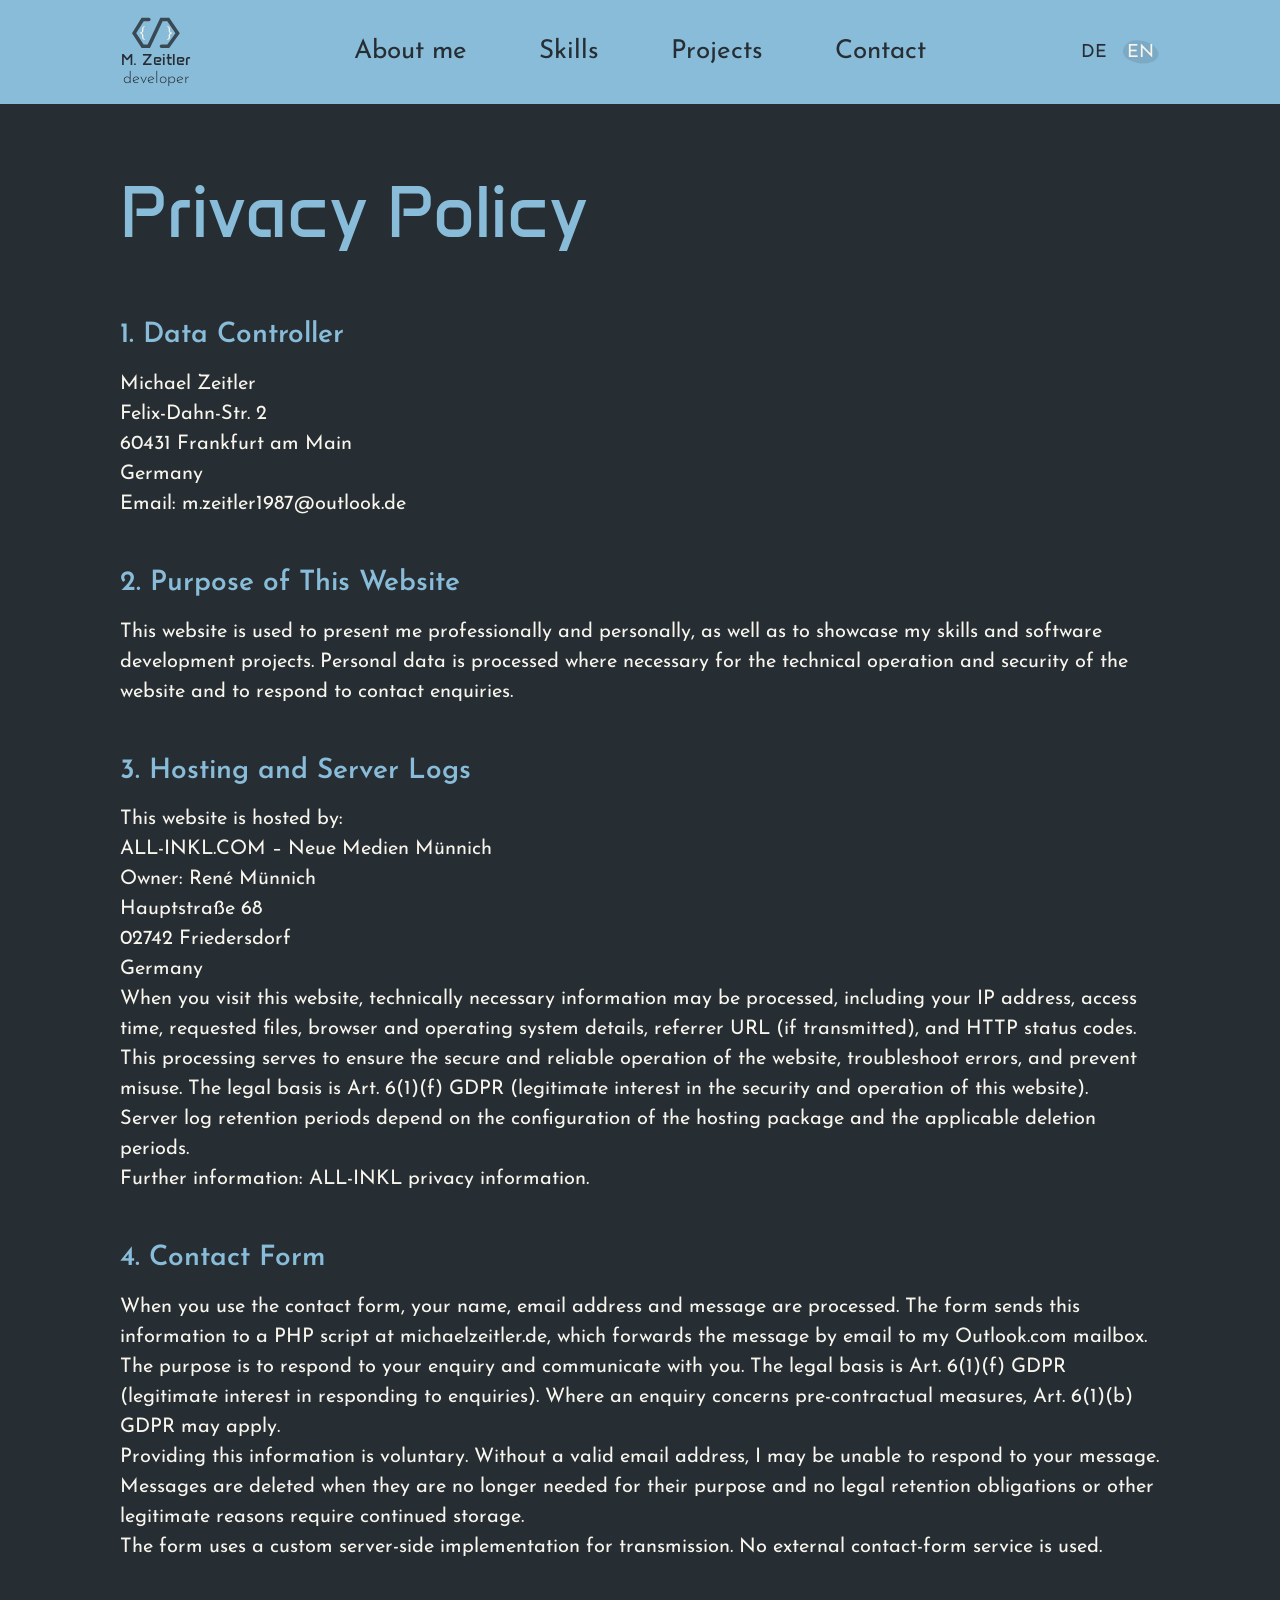
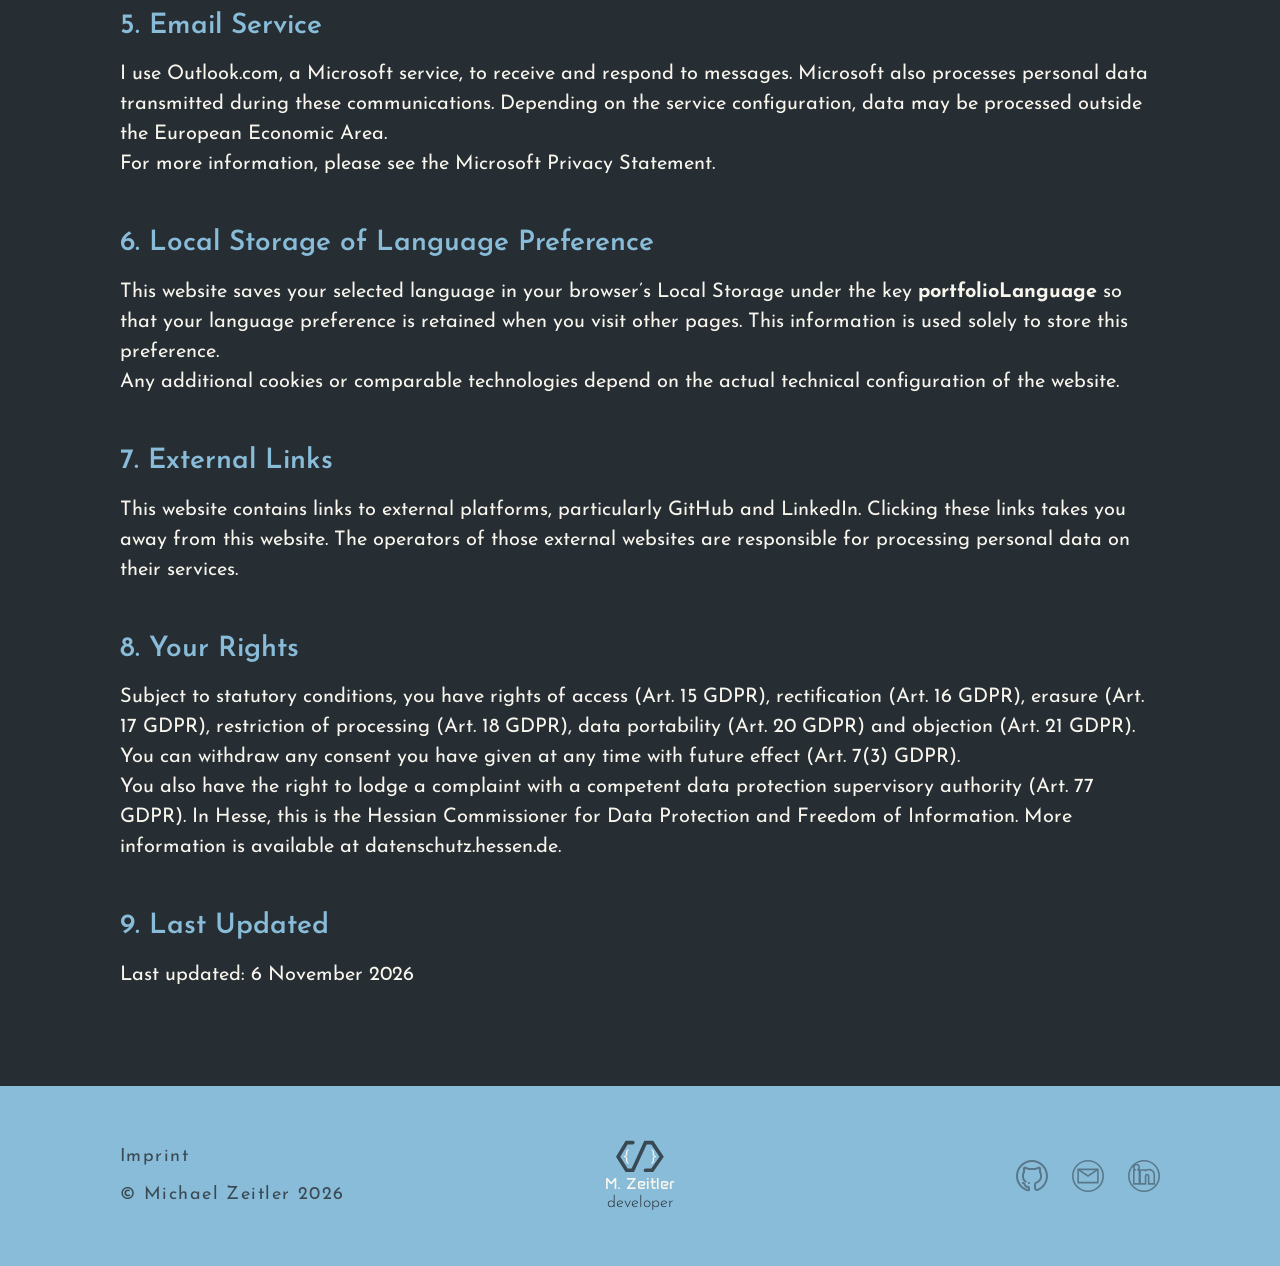
==== commit 8cf59b4d: "fix footer and legal notice links" ====
--- a/datenschutz.html
+++ b/datenschutz.html
@@ -1,181 +1,187 @@
 <!DOCTYPE html>
 
 <html lang="de">
+
 <head>
-<meta charset="utf-8"/>
-<meta content="width=device-width, initial-scale=1.0" name="viewport"/>
-<title data-i18n="privacy.pageTitle">Datenschutzerklärung | Michael Zeitler</title>
-<link href="./assets/icons/logo-dark-mob.svg" rel="icon" type="image/svg+xml"/>
-<link href="./css/fonts.css" rel="stylesheet"/>
-<link href="./css/variables.css" rel="stylesheet"/>
-<link href="./css/base.css" rel="stylesheet"/>
-<link href="./css/utilities.css" rel="stylesheet"/>
-<link href="./css/components.css" rel="stylesheet"/>
-<link href="./css/header.css" rel="stylesheet"/>
-<link href="./css/legal.css" rel="stylesheet"/>
-<link href="./css/footer.css" rel="stylesheet"/>
-<script defer="" src="./js/mobile-menu.js"></script>
-<script defer="" src="./js/language.js"></script>
-<script defer="" src="./js/main.js"></script>
+    <meta charset="utf-8" />
+    <meta content="width=device-width, initial-scale=1.0" name="viewport" />
+    <title data-i18n="privacy.pageTitle">Datenschutzerklärung | Michael Zeitler</title>
+    <link href="./assets/icons/logo-dark-mob.svg" rel="icon" type="image/svg+xml" />
+    <link href="./css/fonts.css" rel="stylesheet" />
+    <link href="./css/variables.css" rel="stylesheet" />
+    <link href="./css/base.css" rel="stylesheet" />
+    <link href="./css/utilities.css" rel="stylesheet" />
+    <link href="./css/components.css" rel="stylesheet" />
+    <link href="./css/header.css" rel="stylesheet" />
+    <link href="./css/legal.css" rel="stylesheet" />
+    <link href="./css/footer.css" rel="stylesheet" />
+    <script defer="" src="./js/mobile-menu.js"></script>
+    <script defer="" src="./js/language.js"></script>
+    <script defer="" src="./js/main.js"></script>
 </head>
+
 <body>
-<header class="header">
-<nav class="navbar">
-<a aria-label="Zur Startseite" class="logo" data-i18n-aria-label="aria.home" href="./index.html#hero">
-<img alt="" class="logo-icon" src="./assets/icons/logo-dark-mob.svg"/>
-<span class="logo-text">
-<span class="logo-name">M. Zeitler</span>
-<span class="logo-role" data-i18n="common.role">developer</span>
-</span>
-</a>
-<div aria-label="Mobile navigation" class="navbar-menu mobile-hero-menu" data-i18n-aria-label="aria.mobileNavigation" id="mobileHeroMenu">
-<div class="mobile-menu-content">
-<ul class="nav-list">
-<li><a data-i18n="nav.about" href="./index.html#about">About me</a></li>
-<li><a data-i18n="nav.skills" href="./index.html#skills">Skills</a></li>
-<li><a data-i18n="nav.projects" href="./index.html#projects">Projects</a></li>
-<li><a data-i18n="nav.contact" href="./index.html#contact">Contact</a></li>
-</ul>
-<div class="language-switch">
-<button class="language-btn" data-lang="de" type="button">DE</button>
-<button class="language-btn active" data-lang="en" type="button">EN</button>
-</div>
-</div>
-</div>
-<button aria-controls="mobileHeroMenu" aria-expanded="false" aria-label="Menü öffnen" class="burger-btn" data-i18n-aria-label="aria.openMenu" type="button">
-<img alt="" class="burger-icon" src="./assets/icons/burger-menu-default.svg"/>
-</button>
-</nav>
-</header>
-<main class="legal-page">
-<div class="legal-content u-content-limit">
-<a aria-label="Zurück zur Kontaktsektion" class="legal-back-link" data-i18n-aria-label="legal.backToContact" href="./index.html#contact"></a>
-<h1 data-i18n="privacy.title">Datenschutzerklärung</h1>
-<section class="legal-section" id="privacy-policy">
-<h2 data-i18n="privacy.controller">1. Verantwortlicher</h2>
-<p data-i18n-html="privacy.controllerAddress">
-                    Michael Zeitler<br/>
-                    Felix-Dahn-Str. 2<br/>
-                    60431 Frankfurt am Main<br/>
-                    Deutschland<br/>
+    <header class="header">
+        <nav class="navbar">
+            <a aria-label="Zur Startseite" class="logo" data-i18n-aria-label="aria.home" href="./index.html#hero">
+                <img alt="" class="logo-icon" src="./assets/icons/logo-dark-mob.svg" />
+                <span class="logo-text">
+                    <span class="logo-name">M. Zeitler</span>
+                    <span class="logo-role" data-i18n="common.role">developer</span>
+                </span>
+            </a>
+            <div aria-label="Mobile navigation" class="navbar-menu mobile-hero-menu"
+                data-i18n-aria-label="aria.mobileNavigation" id="mobileHeroMenu">
+                <div class="mobile-menu-content">
+                    <ul class="nav-list">
+                        <li><a data-i18n="nav.about" href="./index.html#about">About me</a></li>
+                        <li><a data-i18n="nav.skills" href="./index.html#skills">Skills</a></li>
+                        <li><a data-i18n="nav.projects" href="./index.html#projects">Projects</a></li>
+                        <li><a data-i18n="nav.contact" href="./index.html#contact">Contact</a></li>
+                    </ul>
+                    <div class="language-switch">
+                        <button class="language-btn" data-lang="de" type="button">DE</button>
+                        <button class="language-btn active" data-lang="en" type="button">EN</button>
+                    </div>
+                </div>
+            </div>
+            <button aria-controls="mobileHeroMenu" aria-expanded="false" aria-label="Menü öffnen" class="burger-btn"
+                data-i18n-aria-label="aria.openMenu" type="button">
+                <img alt="" class="burger-icon" src="./assets/icons/burger-menu-default.svg" />
+            </button>
+        </nav>
+    </header>
+    <main class="legal-page">
+        <div class="legal-content u-content-limit">
+            <a aria-label="Zurück zur Kontaktsektion" class="legal-back-link" data-i18n-aria-label="legal.backToContact"
+                href="./index.html#contact"></a>
+            <h1 data-i18n="privacy.title">Datenschutzerklärung</h1>
+            <section class="legal-section" id="privacy-policy">
+                <h2 data-i18n="privacy.controller">1. Verantwortlicher</h2>
+                <p data-i18n-html="privacy.controllerAddress">
+                    Michael Zeitler<br />
+                    Felix-Dahn-Str. 2<br />
+                    60431 Frankfurt am Main<br />
+                    Deutschland<br />
                     E-Mail: <a href="mailto:m.zeitler1987@outlook.de">m.zeitler1987@outlook.de</a>
-</p>
-</section>
-<section class="legal-section">
-<h2 data-i18n="privacy.purpose">2. Zweck dieser Website</h2>
-<p data-i18n="privacy.purposeText">
+                </p>
+            </section>
+            <section class="legal-section">
+                <h2 data-i18n="privacy.purpose">2. Zweck dieser Website</h2>
+                <p data-i18n="privacy.purposeText">
                     Diese Website dient der persönlichen und beruflichen Präsentation
                     sowie der Darstellung meiner Fähigkeiten und Projekte als Softwareentwickler.
                     Personenbezogene Daten werden verarbeitet, soweit dies für den
                     technischen Betrieb der Website, deren Sicherheit und die Bearbeitung
                     von Kontaktanfragen erforderlich ist.
                 </p>
-</section>
-<section class="legal-section">
-<h2 data-i18n="privacy.hosting">3. Hosting und Server-Logfiles</h2>
-<p data-i18n-html="privacy.hostingProvider">
-                    Diese Website wird gehostet bei:<br/>
-                    ALL-INKL.COM – Neue Medien Münnich<br/>
-                    Inhaber: René Münnich<br/>
-                    Hauptstraße 68<br/>
-                    02742 Friedersdorf<br/>
+            </section>
+            <section class="legal-section">
+                <h2 data-i18n="privacy.hosting">3. Hosting und Server-Logfiles</h2>
+                <p data-i18n-html="privacy.hostingProvider">
+                    Diese Website wird gehostet bei:<br />
+                    ALL-INKL.COM – Neue Medien Münnich<br />
+                    Inhaber: René Münnich<br />
+                    Hauptstraße 68<br />
+                    02742 Friedersdorf<br />
                     Deutschland
                 </p>
-<p data-i18n="privacy.hostingData">
+                <p data-i18n="privacy.hostingData">
                     Beim Besuch der Website können technisch erforderliche Daten verarbeitet
                     werden, insbesondere IP-Adresse, Zeitpunkt des Zugriffs, abgerufene
                     Dateien, Browser- und Betriebssysteminformationen, Referrer-URL
                     (sofern übermittelt) sowie HTTP-Statuscodes.
                 </p>
-<p data-i18n="privacy.hostingPurpose">
+                <p data-i18n="privacy.hostingPurpose">
                     Die Verarbeitung dient dem sicheren und störungsfreien Betrieb der
                     Website, der Fehleranalyse und dem Schutz vor Missbrauch. Rechtsgrundlage
                     ist Art. 6 Abs. 1 lit. f DSGVO (berechtigtes Interesse am sicheren
                     Websitebetrieb).
                 </p>
-<p data-i18n="privacy.hostingRetention">
-<!-- TODO: Konkrete Speicherfristen der Logfiles im ALL-INKL-KAS prüfen und hier ergänzen. -->
+                <p data-i18n="privacy.hostingRetention">
+                    <!-- TODO: Konkrete Speicherfristen der Logfiles im ALL-INKL-KAS prüfen und hier ergänzen. -->
                     Die Speicherdauer der Server-Logfiles richtet sich nach der
                     Konfiguration des Hosting-Pakets und den dort geltenden Löschfristen.
                 </p>
-<p data-i18n-html="privacy.hostingInfo">
+                <p data-i18n-html="privacy.hostingInfo">
                     Weitere Informationen:
                     <a href="https://all-inkl.com/datenschutzinformationen/" rel="noopener noreferrer" target="_blank">
                         Datenschutzinformationen von ALL-INKL
                     </a>.
                 </p>
-</section>
-<section class="legal-section">
-<h2 data-i18n="privacy.contact">4. Kontaktformular</h2>
-<p data-i18n="privacy.contactData">
+            </section>
+            <section class="legal-section">
+                <h2 data-i18n="privacy.contact">4. Kontaktformular</h2>
+                <p data-i18n="privacy.contactData">
                     Bei Nutzung des Kontaktformulars werden Name, E-Mail-Adresse und
                     Nachrichteninhalt verarbeitet. Das Formular übermittelt diese Daten
                     an ein PHP-Skript unter michaelzeitler.de, das die Nachricht
                     per E-Mail an mein Outlook.com-Postfach weiterleitet.
                 </p>
-<p data-i18n="privacy.contactPurpose">
+                <p data-i18n="privacy.contactPurpose">
                     Zweck ist die Bearbeitung Ihrer Nachricht und die anschließende
                     Kommunikation. Rechtsgrundlage ist Art. 6 Abs. 1 lit. f DSGVO
                     (berechtigtes Interesse an der Beantwortung von Anfragen).
                     Soweit eine Anfrage vorvertraglichen Maßnahmen dient, kann
                     Art. 6 Abs. 1 lit. b DSGVO einschlägig sein.
                 </p>
-<p data-i18n="privacy.contactRetention">
+                <p data-i18n="privacy.contactRetention">
                     Die Angabe der Daten ist freiwillig. Ohne eine erreichbare
                     E-Mail-Adresse kann ich Ihre Nachricht gegebenenfalls nicht beantworten.
                     Nachrichten werden gelöscht, sobald sie für den jeweiligen Zweck
                     nicht mehr erforderlich sind und keine rechtlichen Aufbewahrungspflichten
                     oder sonstigen berechtigten Gründe für die weitere Speicherung bestehen.
                 </p>
-<p data-i18n="privacy.contactImplementation">
-<!-- TODO: Prüfen, ob das PHP-Skript Nachrichten zusätzlich speichert oder protokolliert. -->
+                <p data-i18n="privacy.contactImplementation">
+                    <!-- TODO: Prüfen, ob das PHP-Skript Nachrichten zusätzlich speichert oder protokolliert. -->
                     Für die technische Übermittlung wird eine eigene serverseitige
                     Implementierung verwendet; ein externer Kontaktformular-Dienst
                     wird nicht eingesetzt.
                 </p>
-</section>
-<section class="legal-section">
-<h2 data-i18n="privacy.email">5. E-Mail-Dienst</h2>
-<p data-i18n="privacy.emailText">
+            </section>
+            <section class="legal-section">
+                <h2 data-i18n="privacy.email">5. E-Mail-Dienst</h2>
+                <p data-i18n="privacy.emailText">
                     Für den Empfang und die Bearbeitung von Nachrichten nutze ich
                     Outlook.com, einen Dienst von Microsoft. Dabei werden die im Rahmen
                     der Kommunikation übermittelten personenbezogenen Daten auch
                     durch Microsoft verarbeitet. Eine Verarbeitung außerhalb des
                     Europäischen Wirtschaftsraums ist je nach Dienstkonfiguration möglich.
                 </p>
-<p data-i18n-html="privacy.emailInfo">
-<!-- TODO: Microsoft-Datentransfers und erforderliche Hinweise konkret prüfen. -->
+                <p data-i18n-html="privacy.emailInfo">
+                    <!-- TODO: Microsoft-Datentransfers und erforderliche Hinweise konkret prüfen. -->
                     Weitere Informationen enthält die
-                    <a href="https://www.microsoft.com/de-de/privacy/privacystatement" rel="noopener noreferrer" target="_blank">Datenschutzerklärung von Microsoft</a>.
-                </p>
-</section>
-<section class="legal-section">
-<h2 data-i18n="privacy.storage">6. Lokale Speicherung der Sprachauswahl</h2>
-<p data-i18n-html="privacy.storageText">
+                    <a href="https://www.microsoft.com/de-de/privacy/privacystatement" rel="noopener noreferrer"
+                        target="_blank">Datenschutzerklärung von Microsoft</a>.
+                </p>
+            </section>
+            <section class="legal-section">
+                <h2 data-i18n="privacy.storage">6. Lokale Speicherung der Sprachauswahl</h2>
+                <p data-i18n-html="privacy.storageText">
                     Diese Website speichert Ihre ausgewählte Sprache im lokalen Speicher
                     Ihres Browsers (Local Storage) unter dem Schlüssel
                     <strong>portfolioLanguage</strong>, damit Ihre Sprachauswahl bei
                     weiteren Seitenaufrufen erhalten bleibt. Die Information dient
                     ausschließlich der Speicherung dieser Einstellung.
                 </p>
-<p data-i18n="privacy.storageOther">
-<!-- TODO: Weitere Cookies, Tracking- oder Speichertechnologien vor Veröffentlichung prüfen. -->
+                <p data-i18n="privacy.storageOther">
+                    <!-- TODO: Weitere Cookies, Tracking- oder Speichertechnologien vor Veröffentlichung prüfen. -->
                     Weitere mögliche Cookies oder vergleichbare Technologien sind
                     abhängig von der tatsächlichen technischen Konfiguration der Website.
                 </p>
-</section>
-<section class="legal-section">
-<h2 data-i18n="privacy.links">7. Externe Links</h2>
-<p data-i18n="privacy.linksText">
+            </section>
+            <section class="legal-section">
+                <h2 data-i18n="privacy.links">7. Externe Links</h2>
+                <p data-i18n="privacy.linksText">
                     Diese Website enthält Links zu externen Plattformen, insbesondere
                     GitHub und LinkedIn. Beim Anklicken eines solchen Links verlassen
                     Sie diese Website. Für die Verarbeitung personenbezogener Daten
                     auf den verlinkten Angeboten sind deren Betreiber verantwortlich.
                 </p>
-</section>
-<section class="legal-section">
-<h2 data-i18n="privacy.rights">8. Ihre Rechte</h2>
-<p data-i18n="privacy.rightsText">
+            </section>
+            <section class="legal-section">
+                <h2 data-i18n="privacy.rights">8. Ihre Rechte</h2>
+                <p data-i18n="privacy.rightsText">
                     Nach Maßgabe der gesetzlichen Voraussetzungen haben Sie Rechte auf
                     Auskunft (Art. 15 DSGVO), Berichtigung (Art. 16 DSGVO), Löschung
                     (Art. 17 DSGVO), Einschränkung der Verarbeitung (Art. 18 DSGVO),
@@ -183,7 +189,7 @@
                     (Art. 21 DSGVO). Eine erteilte Einwilligung können Sie jederzeit
                     mit Wirkung für die Zukunft widerrufen (Art. 7 Abs. 3 DSGVO).
                 </p>
-<p data-i18n-html="privacy.rightsAuthority">
+                <p data-i18n-html="privacy.rightsAuthority">
                     Sie haben außerdem das Recht, sich bei einer zuständigen
                     Datenschutzaufsichtsbehörde zu beschweren (Art. 77 DSGVO).
                     Für Hessen ist dies der Hessische Beauftragte für Datenschutz
@@ -191,33 +197,40 @@
                     <a href="https://datenschutz.hessen.de" rel="noopener noreferrer" target="_blank">
                         datenschutz.hessen.de</a>.
                 </p>
-</section>
-<section class="legal-section">
-<h2 data-i18n="privacy.dateTitle">9. Stand</h2>
-<p data-i18n="privacy.lastUpdated">Stand: 6. November 2026</p>
-</section>
-</div>
-</main>
-<footer class="footer">
-<div class="footer-content u-content-limit">
-<div class="footer-legal">
-<a class="footer-link" data-i18n="footer.imprint" href="./impressum.html">Impressum</a>
-<a class="footer-link" data-i18n="footer.privacy" href="./datenschutz.html">Datenschutz</a>
-<p>© Michael Zeitler 2026</p>
-</div>
-<a aria-label="Zur Startseite" class="footer-logo logo" data-i18n-aria-label="aria.home" href="./index.html#hero">
-<img alt="" class="logo-icon" src="./assets/icons/logo-dark-mob.svg"/>
-<span class="logo-text">
-<span class="logo-name">M. Zeitler</span>
-<span class="logo-role" data-i18n="common.role">developer</span>
-</span>
-</a>
-<div class="footer-socials">
-<a aria-label="GitHub Profil öffnen" class="social-link footer-social-link footer-social-link--github" data-i18n-aria-label="aria.github" href="https://github.com/Rel502" rel="noopener noreferrer" target="_blank"></a>
-<a aria-label="E-Mail schreiben" class="social-link footer-social-link footer-social-link--mail" data-i18n-aria-label="aria.email" href="mailto:m.zeitler1987@outlook.de"></a>
-<a aria-label="LinkedIn Profil öffnen" class="social-link footer-social-link footer-social-link--linkedin" data-i18n-aria-label="aria.linkedin" href="https://www.linkedin.com/in/michael-zeitler-983593b0/" rel="noopener noreferrer" target="_blank"></a>
-</div>
-</div>
-</footer>
+            </section>
+            <section class="legal-section">
+                <h2 data-i18n="privacy.dateTitle">9. Stand</h2>
+                <p data-i18n="privacy.lastUpdated">Stand: 6. November 2026</p>
+            </section>
+        </div>
+    </main>
+    <footer class="footer">
+        <div class="footer-content u-content-limit">
+            <div class="footer-legal">
+                <a class="footer-link" data-i18n="footer.imprint" href="./impressum.html">Impressum</a>
+                <p>© Michael Zeitler 2026</p>
+            </div>
+            <a aria-label="Zur Startseite" class="footer-logo logo" data-i18n-aria-label="aria.home"
+                href="./index.html#hero">
+                <img alt="" class="logo-icon" src="./assets/icons/logo-dark-mob.svg" />
+                <span class="logo-text">
+                    <span class="logo-name">M. Zeitler</span>
+                    <span class="logo-role" data-i18n="common.role">developer</span>
+                </span>
+            </a>
+            <div class="footer-socials">
+                <a aria-label="GitHub Profil öffnen" class="social-link footer-social-link footer-social-link--github"
+                    data-i18n-aria-label="aria.github" href="https://github.com/Rel502" rel="noopener noreferrer"
+                    target="_blank"></a>
+                <a aria-label="E-Mail schreiben" class="social-link footer-social-link footer-social-link--mail"
+                    data-i18n-aria-label="aria.email" href="mailto:m.zeitler1987@outlook.de"></a>
+                <a aria-label="LinkedIn Profil öffnen"
+                    class="social-link footer-social-link footer-social-link--linkedin"
+                    data-i18n-aria-label="aria.linkedin" href="https://www.linkedin.com/in/michael-zeitler-983593b0/"
+                    rel="noopener noreferrer" target="_blank"></a>
+            </div>
+        </div>
+    </footer>
 </body>
-</html>
+
+</html>
--- a/css/legal.css
+++ b/css/legal.css
@@ -8,7 +8,7 @@
 }
 
 .legal-content {
-    max-width: 1200px;
+    max-width: 1440px;
     padding: 65px 120px 96px;
     box-sizing: border-box;
 
